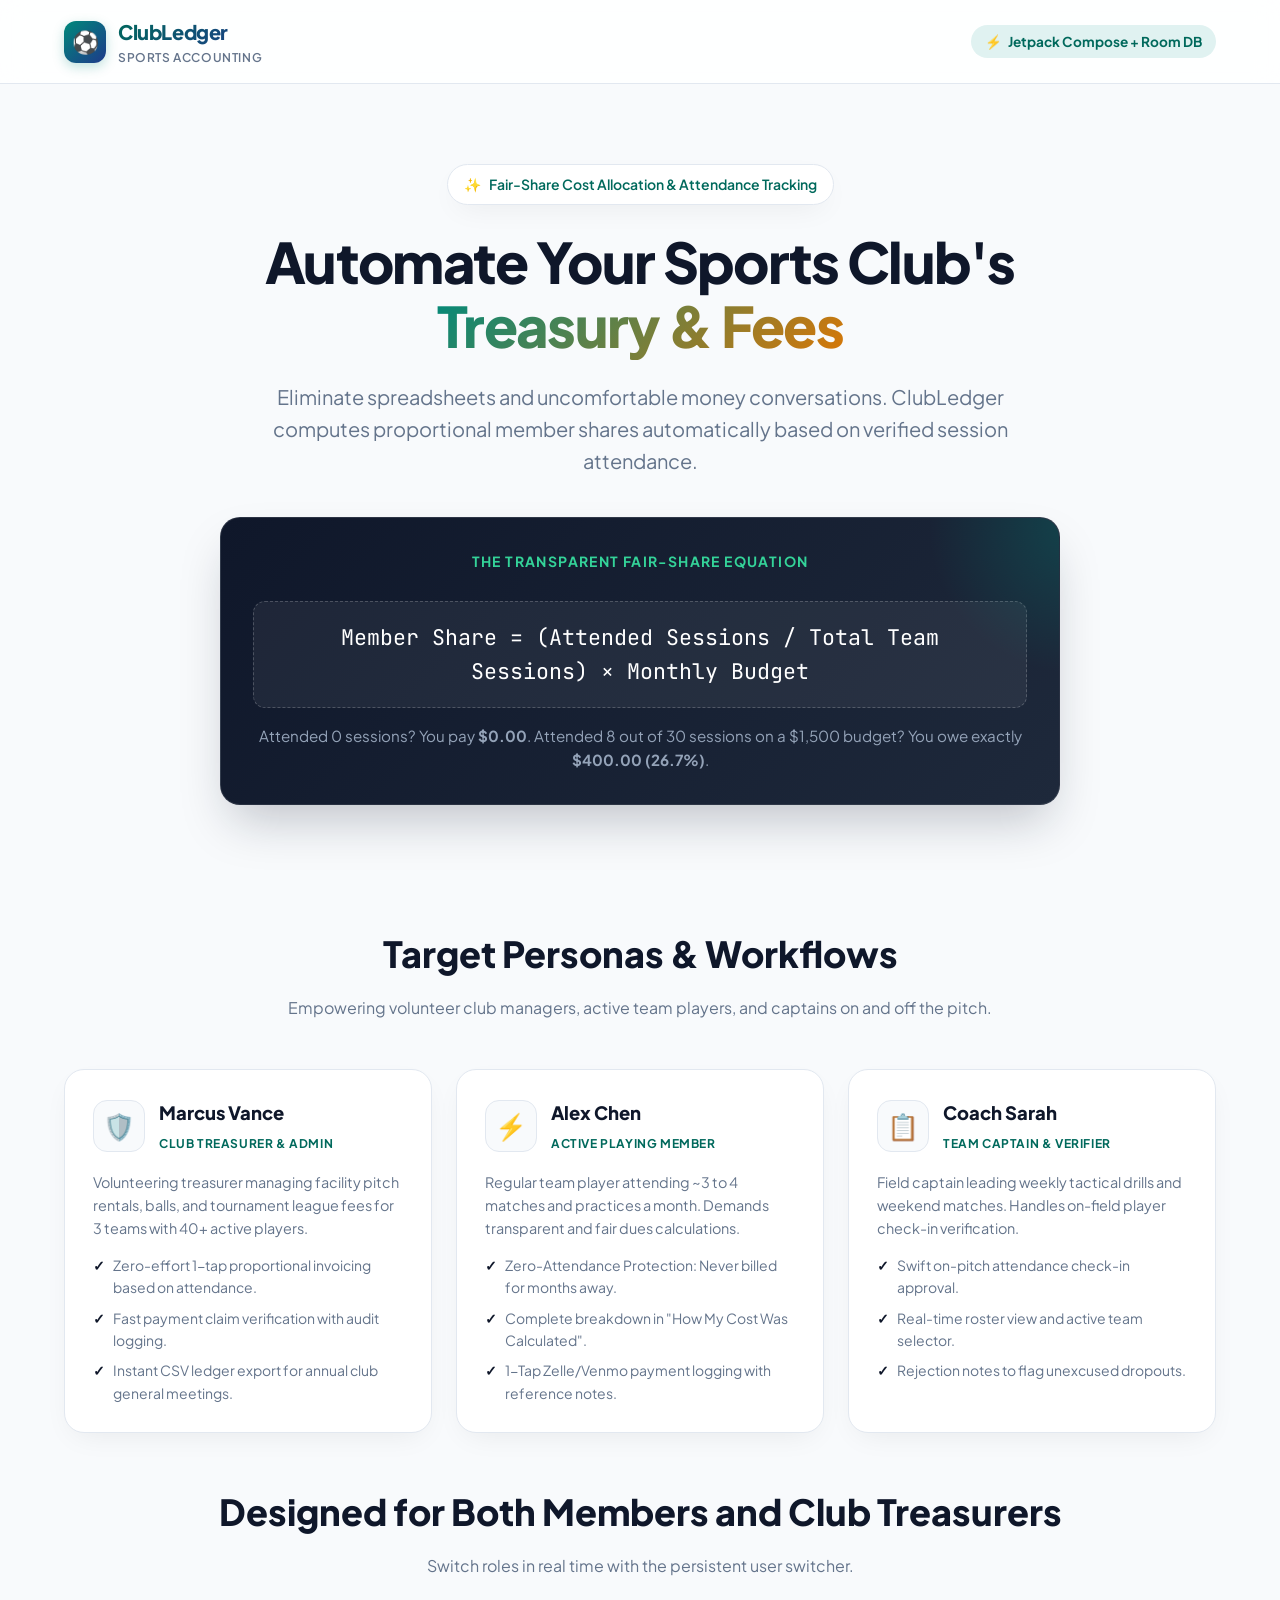
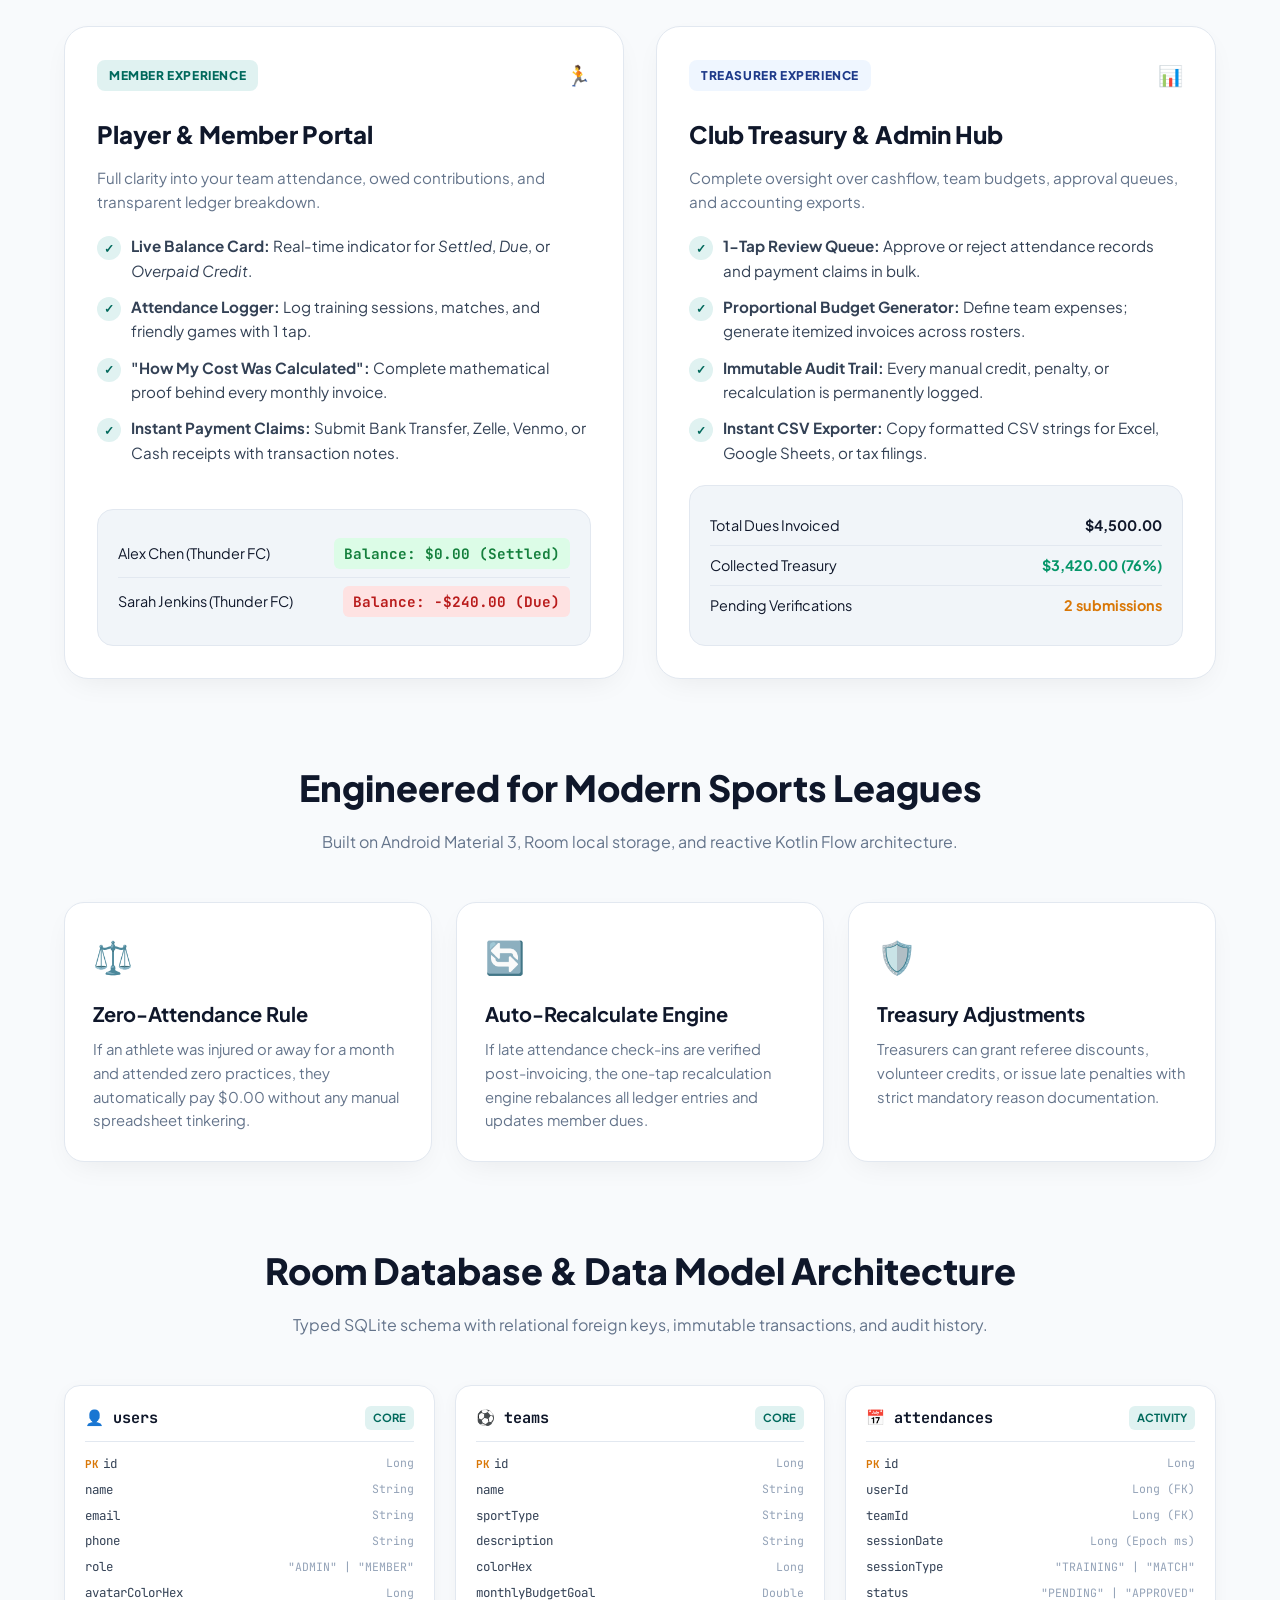
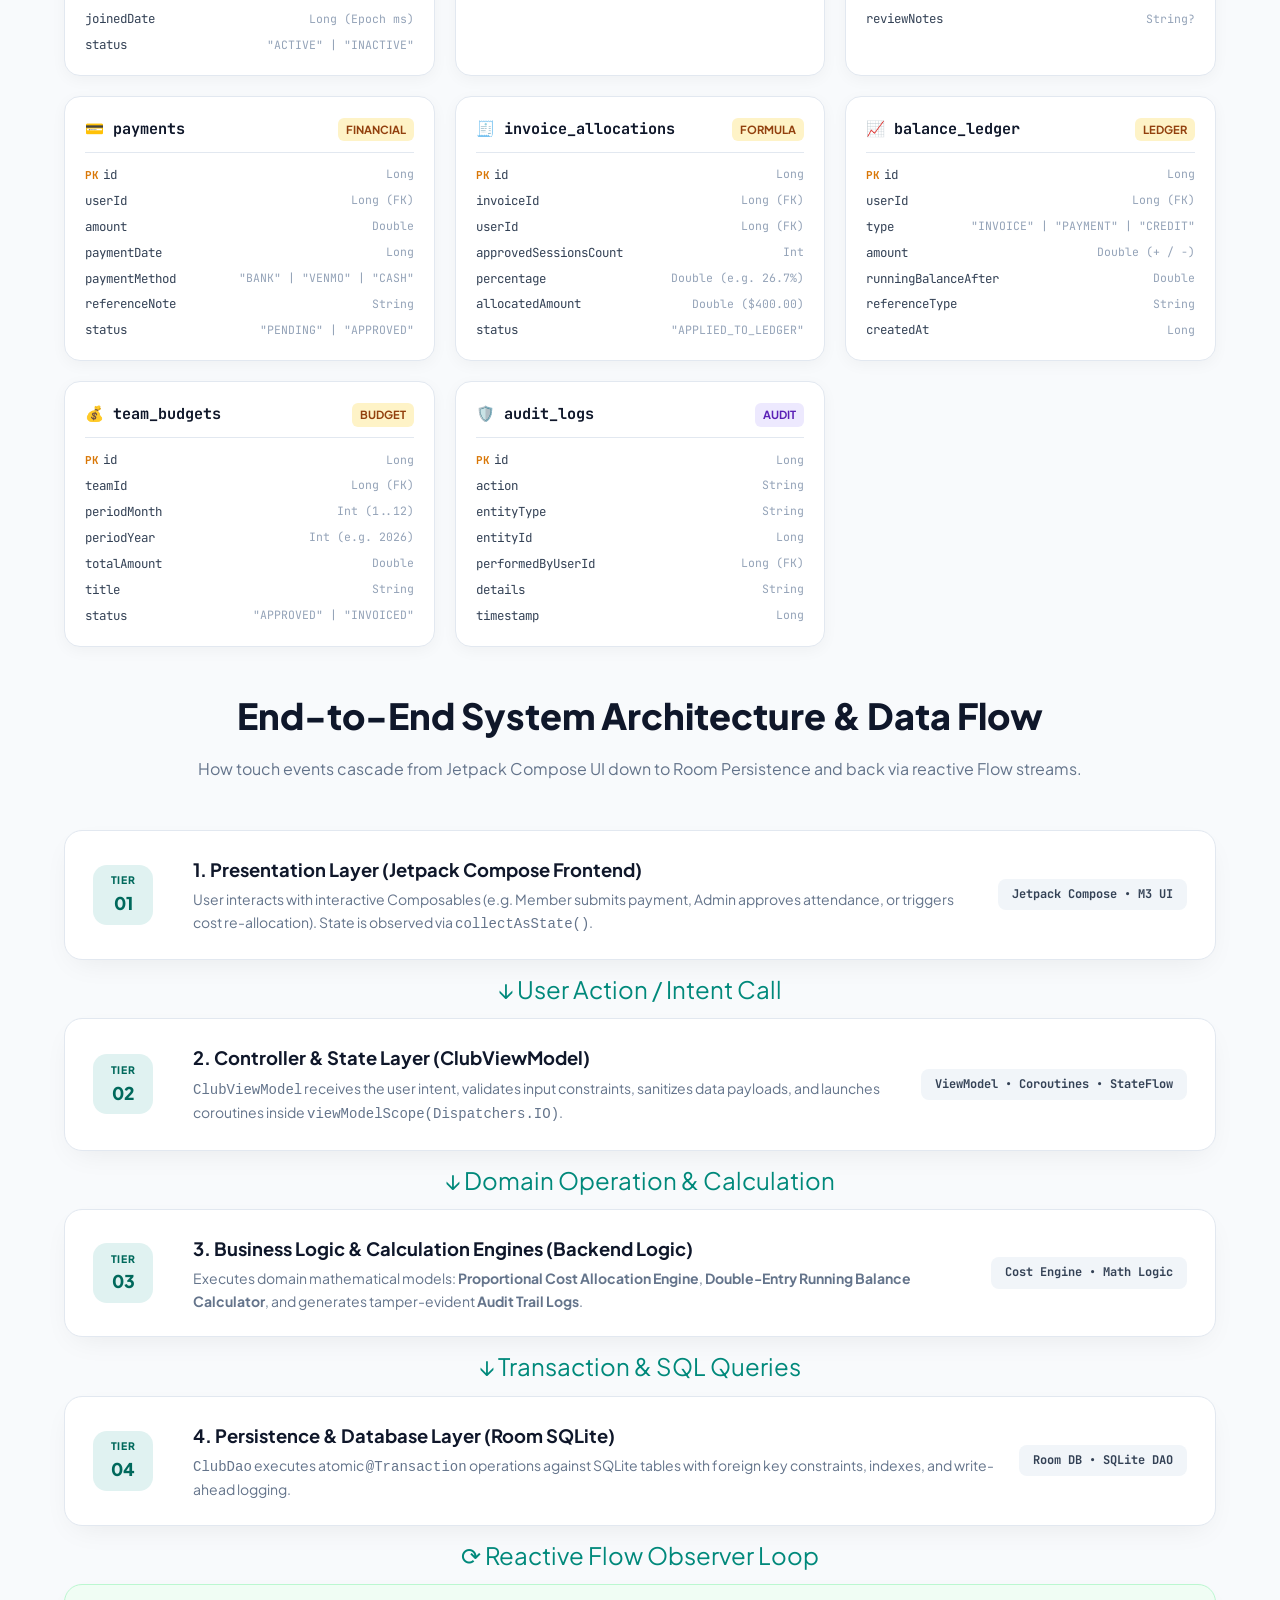
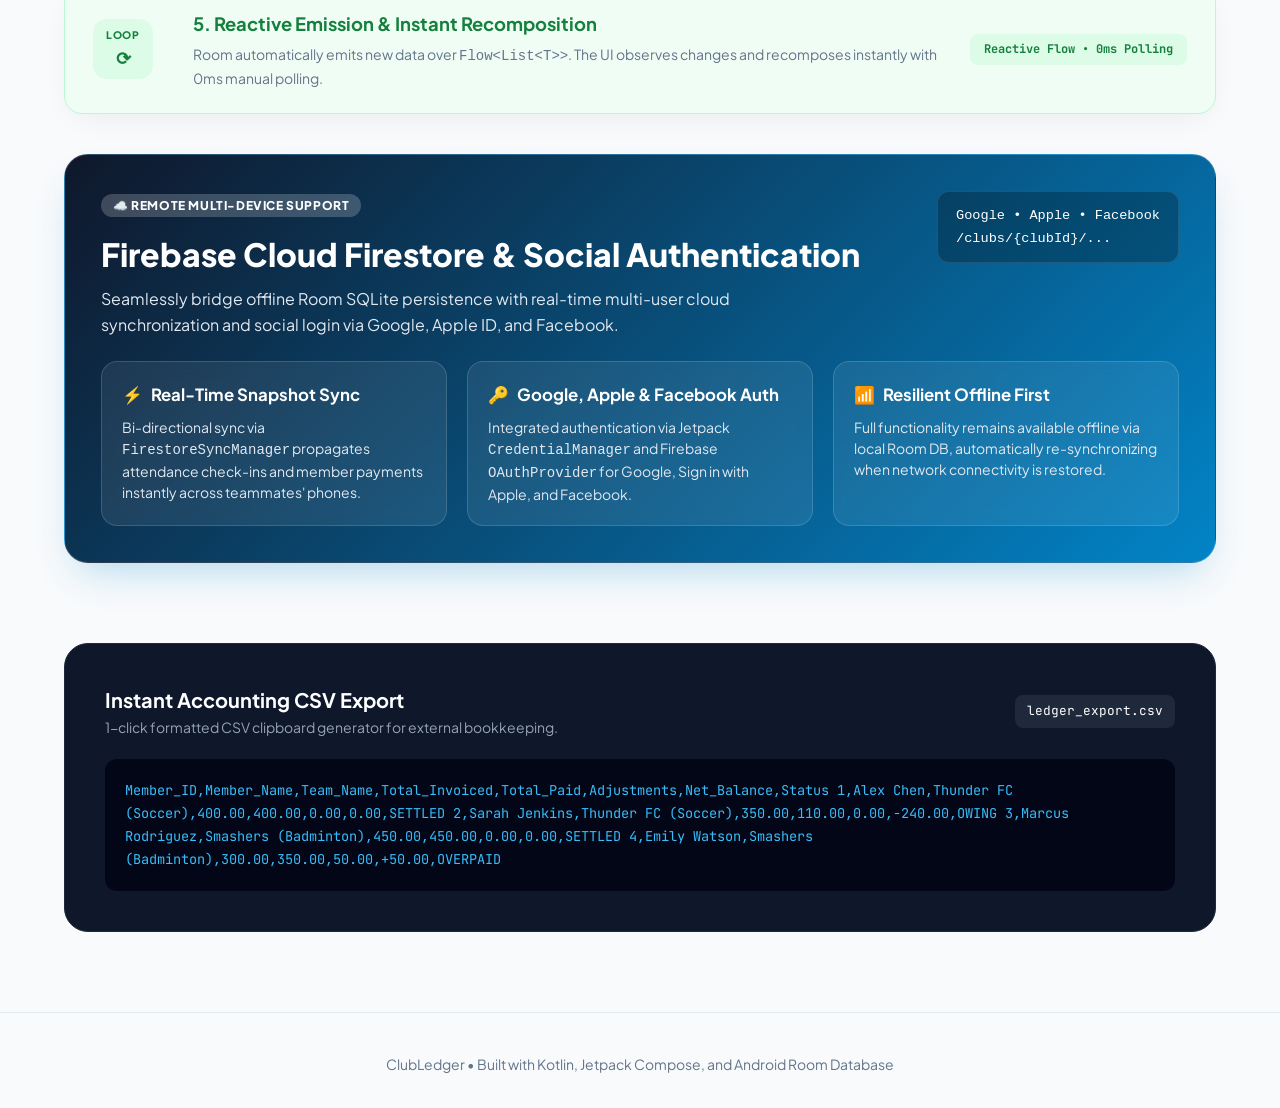
==== showcase.html @ 00cc0eb7 "build: initialize Android project structure Set up the base Android project, including Gradle config" ====
<!DOCTYPE html>
<html lang="en">
<head>
  <meta charset="UTF-8" />
  <meta name="viewport" content="width=device-width, initial-scale=1.0" />
  <title>ClubLedger — Community Sports Accounting & Attendance App</title>
  <link rel="preconnect" href="https://fonts.googleapis.com">
  <link rel="preconnect" href="https://fonts.gstatic.com" crossorigin>
  <link href="https://fonts.googleapis.com/css2?family=Plus+Jakarta+Sans:wght@400;500;600;700;800&family=JetBrains+Mono:wght@400;600&display=swap" rel="stylesheet">
  <style>
    :root {
      --primary: #00897B;
      --primary-dark: #00695C;
      --primary-light: #E0F2F1;
      --navy: #1E3A8A;
      --navy-dark: #0F172A;
      --accent-amber: #D97706;
      --bg: #F8FAFC;
      --card-bg: #FFFFFF;
      --text-main: #0F172A;
      --text-muted: #64748B;
      --border: #E2E8F0;
      --radius: 16px;
      --shadow: 0 10px 30px -10px rgba(0, 0, 0, 0.08);
      --shadow-lg: 0 20px 40px -15px rgba(0, 137, 123, 0.15);
    }

    * {
      box-sizing: border-box;
      margin: 0;
      padding: 0;
    }

    body {
      font-family: 'Plus Jakarta Sans', -apple-system, BlinkMacSystemFont, sans-serif;
      background-color: var(--bg);
      color: var(--text-main);
      line-height: 1.6;
      overflow-x: hidden;
    }

    /* Container */
    .container {
      max-width: 1200px;
      margin: 0 auto;
      padding: 0 24px;
    }

    /* Header & Nav */
    header {
      position: sticky;
      top: 0;
      z-index: 100;
      background: rgba(255, 255, 255, 0.85);
      backdrop-filter: blur(12px);
      border-bottom: 1px solid var(--border);
      padding: 16px 0;
    }

    .nav-wrapper {
      display: flex;
      justify-content: space-between;
      align-items: center;
    }

    .brand {
      display: flex;
      align-items: center;
      gap: 12px;
      text-decoration: none;
      color: var(--text-main);
    }

    .brand-icon {
      width: 42px;
      height: 42px;
      background: linear-gradient(135deg, var(--primary), var(--navy));
      border-radius: 12px;
      display: flex;
      align-items: center;
      justify-content: center;
      color: white;
      font-size: 22px;
      box-shadow: 0 4px 12px rgba(0, 137, 123, 0.25);
    }

    .brand-text h1 {
      font-size: 1.25rem;
      font-weight: 800;
      letter-spacing: -0.02em;
      background: linear-gradient(135deg, var(--primary-dark), var(--navy));
      -webkit-background-clip: text;
      -webkit-text-fill-color: transparent;
    }

    .brand-text p {
      font-size: 0.75rem;
      color: var(--text-muted);
      font-weight: 600;
      text-transform: uppercase;
      letter-spacing: 0.05em;
    }

    .badge-tag {
      background: var(--primary-light);
      color: var(--primary-dark);
      padding: 6px 14px;
      border-radius: 9999px;
      font-size: 0.85rem;
      font-weight: 700;
      display: inline-flex;
      align-items: center;
      gap: 6px;
    }

    /* Hero Section */
    .hero {
      padding: 80px 0 60px;
      text-align: center;
      position: relative;
    }

    .hero-pill {
      display: inline-flex;
      align-items: center;
      gap: 8px;
      padding: 8px 16px;
      background: white;
      border: 1px solid var(--border);
      border-radius: 100px;
      font-size: 0.875rem;
      font-weight: 600;
      color: var(--primary-dark);
      margin-bottom: 24px;
      box-shadow: var(--shadow);
    }

    .hero h2 {
      font-size: 3.5rem;
      font-weight: 800;
      line-height: 1.15;
      letter-spacing: -0.03em;
      margin-bottom: 24px;
      color: var(--navy-dark);
    }

    .hero h2 span {
      background: linear-gradient(135deg, var(--primary), var(--accent-amber));
      -webkit-background-clip: text;
      -webkit-text-fill-color: transparent;
    }

    .hero p {
      font-size: 1.25rem;
      color: var(--text-muted);
      max-width: 760px;
      margin: 0 auto 40px;
    }

    /* Formula Banner */
    .formula-card {
      background: linear-gradient(135deg, #0F172A, #1E293B);
      color: white;
      padding: 32px;
      border-radius: 20px;
      max-width: 840px;
      margin: 0 auto 60px;
      box-shadow: 0 25px 50px -12px rgba(15, 23, 42, 0.25);
      border: 1px solid rgba(255, 255, 255, 0.1);
      position: relative;
      overflow: hidden;
    }

    .formula-card::before {
      content: '';
      position: absolute;
      top: -50%;
      right: -20%;
      width: 300px;
      height: 300px;
      background: radial-gradient(circle, rgba(0, 137, 123, 0.3) 0%, transparent 70%);
      border-radius: 50%;
    }

    .formula-title {
      font-size: 0.875rem;
      font-weight: 700;
      letter-spacing: 0.1em;
      text-transform: uppercase;
      color: #34D399;
      margin-bottom: 12px;
    }

    .formula-math {
      font-family: 'JetBrains Mono', monospace;
      font-size: 1.35rem;
      background: rgba(255, 255, 255, 0.06);
      padding: 18px 24px;
      border-radius: 12px;
      margin: 16px 0;
      border: 1px dashed rgba(255, 255, 255, 0.2);
      display: inline-block;
    }

    .formula-caption {
      font-size: 0.95rem;
      color: #94A3B8;
    }

    /* Interactive Showcase Mockup */
    .mockup-grid {
      display: grid;
      grid-template-columns: 1fr 1fr;
      gap: 32px;
      margin-bottom: 80px;
    }

    .mockup-card {
      background: white;
      border-radius: 24px;
      border: 1px solid var(--border);
      box-shadow: var(--shadow);
      padding: 32px;
      display: flex;
      flex-direction: column;
      justify-content: space-between;
      transition: transform 0.2s ease, box-shadow 0.2s ease;
    }

    .mockup-card:hover {
      transform: translateY(-4px);
      box-shadow: var(--shadow-lg);
    }

    .mockup-header {
      display: flex;
      justify-content: space-between;
      align-items: center;
      margin-bottom: 24px;
    }

    .role-badge {
      padding: 6px 12px;
      border-radius: 8px;
      font-size: 0.75rem;
      font-weight: 800;
      letter-spacing: 0.05em;
      text-transform: uppercase;
    }

    .role-admin {
      background: #EFF6FF;
      color: var(--navy);
    }

    .role-member {
      background: var(--primary-light);
      color: var(--primary-dark);
    }

    .mockup-content h3 {
      font-size: 1.5rem;
      font-weight: 800;
      margin-bottom: 12px;
      color: var(--navy-dark);
    }

    .feature-list {
      list-style: none;
      margin: 20px 0;
      display: flex;
      flex-direction: column;
      gap: 12px;
    }

    .feature-list li {
      display: flex;
      align-items: flex-start;
      gap: 10px;
      font-size: 0.95rem;
      color: #334155;
    }

    .feature-list li span.bullet {
      background: var(--primary-light);
      color: var(--primary-dark);
      width: 24px;
      height: 24px;
      border-radius: 50%;
      display: flex;
      align-items: center;
      justify-content: center;
      font-size: 0.75rem;
      font-weight: bold;
      flex-shrink: 0;
      margin-top: 2px;
    }

    /* Live Preview Widgets */
    .preview-box {
      background: #F1F5F9;
      border-radius: 16px;
      padding: 20px;
      border: 1px solid var(--border);
      font-size: 0.9rem;
    }

    .preview-stat-row {
      display: flex;
      justify-content: space-between;
      align-items: center;
      padding: 8px 0;
      border-bottom: 1px solid #E2E8F0;
    }

    .preview-stat-row:last-child {
      border-bottom: none;
    }

    .balance-pill {
      font-family: 'JetBrains Mono', monospace;
      font-weight: 700;
      padding: 4px 10px;
      border-radius: 6px;
    }

    .balance-settled {
      background: #DCFCE7;
      color: #15803D;
    }

    .balance-due {
      background: #FEE2E2;
      color: #B91C1C;
    }

    /* Feature Deep Dive */
    .section-heading {
      text-align: center;
      margin-bottom: 48px;
    }

    .section-heading h2 {
      font-size: 2.25rem;
      font-weight: 800;
      color: var(--navy-dark);
      margin-bottom: 12px;
    }

    .grid-3 {
      display: grid;
      grid-template-columns: repeat(3, 1fr);
      gap: 24px;
      margin-bottom: 80px;
    }

    /* Data Model Styling */
    .data-model-grid {
      display: grid;
      grid-template-columns: repeat(auto-fit, minmax(280px, 1fr));
      gap: 20px;
      margin-bottom: 40px;
    }

    .schema-card {
      background: white;
      border: 1px solid var(--border);
      border-radius: 16px;
      padding: 20px;
      box-shadow: 0 4px 15px rgba(0, 0, 0, 0.04);
      transition: border-color 0.2s;
    }

    .schema-card:hover {
      border-color: var(--primary);
    }

    .schema-header {
      display: flex;
      justify-content: space-between;
      align-items: center;
      margin-bottom: 12px;
      padding-bottom: 10px;
      border-bottom: 1px solid var(--border);
    }

    .table-name {
      font-family: 'JetBrains Mono', monospace;
      font-weight: 700;
      font-size: 0.95rem;
      color: var(--navy-dark);
      display: flex;
      align-items: center;
      gap: 8px;
    }

    .schema-tag {
      font-size: 0.7rem;
      font-weight: 700;
      padding: 3px 8px;
      border-radius: 6px;
      text-transform: uppercase;
      background: #E2E8F0;
      color: #475569;
    }

    .tag-core { background: #E0F2F1; color: #00695C; }
    .tag-financial { background: #FEF3C7; color: #92400E; }
    .tag-audit { background: #EDE9FE; color: #5B21B6; }
    .tag-cloud { background: #E0F2FE; color: #0369A1; }

    /* Persona & Use Case Showcase */
    .persona-grid {
      display: grid;
      grid-template-columns: repeat(auto-fit, minmax(320px, 1fr));
      gap: 24px;
      margin-bottom: 50px;
    }

    .persona-card {
      background: white;
      border: 1px solid var(--border);
      border-radius: 20px;
      padding: 28px;
      box-shadow: var(--shadow);
      display: flex;
      flex-direction: column;
      justify-content: space-between;
    }

    .persona-header {
      display: flex;
      align-items: center;
      gap: 14px;
      margin-bottom: 16px;
    }

    .persona-avatar {
      width: 52px;
      height: 52px;
      border-radius: 14px;
      background: var(--bg);
      display: flex;
      align-items: center;
      justify-content: center;
      font-size: 1.6rem;
      border: 1px solid var(--border);
    }

    .persona-title h4 {
      font-size: 1.15rem;
      font-weight: 800;
      color: var(--navy-dark);
      margin-bottom: 2px;
    }

    .persona-title span {
      font-size: 0.75rem;
      font-weight: 700;
      text-transform: uppercase;
      letter-spacing: 0.05em;
      color: var(--primary-dark);
    }

    .persona-goals {
      list-style: none;
      margin-top: 14px;
      display: flex;
      flex-direction: column;
      gap: 8px;
    }

    .persona-goals li {
      font-size: 0.875rem;
      color: var(--text-muted);
      display: flex;
      align-items: flex-start;
      gap: 8px;
    }

    .persona-goals li strong {
      color: var(--navy-dark);
    }

    /* Cloud Multi-User Banner */
    .cloud-banner {
      background: linear-gradient(135deg, #0F172A, #0284C7);
      border-radius: 24px;
      padding: 36px;
      color: white;
      margin-bottom: 80px;
      border: 1px solid rgba(255, 255, 255, 0.15);
      box-shadow: 0 20px 40px -15px rgba(2, 132, 199, 0.3);
    }

    .cloud-grid {
      display: grid;
      grid-template-columns: repeat(auto-fit, minmax(260px, 1fr));
      gap: 20px;
      margin-top: 24px;
    }

    .cloud-feature-box {
      background: rgba(255, 255, 255, 0.08);
      backdrop-filter: blur(8px);
      border: 1px solid rgba(255, 255, 255, 0.15);
      border-radius: 16px;
      padding: 20px;
    }

    .cloud-feature-box h5 {
      font-size: 1.05rem;
      font-weight: 700;
      margin-bottom: 8px;
      display: flex;
      align-items: center;
      gap: 8px;
    }

    .cloud-feature-box p {
      font-size: 0.875rem;
      color: #E2E8F0;
      line-height: 1.5;
    }

    .field-list {
      list-style: none;
      font-family: 'JetBrains Mono', monospace;
      font-size: 0.78rem;
      color: #334155;
      display: flex;
      flex-direction: column;
      gap: 6px;
    }

    .field-list li {
      display: flex;
      justify-content: space-between;
      align-items: center;
    }

    .field-type {
      color: #94A3B8;
      font-size: 0.72rem;
    }

    .pk-badge {
      color: #D97706;
      font-weight: bold;
      font-size: 0.68rem;
      margin-right: 4px;
    }

    /* Architecture Pipeline Section */
    .arch-pipeline {
      display: flex;
      flex-direction: column;
      gap: 16px;
      margin-bottom: 40px;
    }

    .arch-step {
      background: white;
      border: 1px solid var(--border);
      border-radius: 18px;
      padding: 24px 28px;
      box-shadow: var(--shadow);
      display: grid;
      grid-template-columns: 80px 1fr auto;
      align-items: center;
      gap: 20px;
      position: relative;
    }

    .arch-step:hover {
      border-color: var(--primary);
    }

    .arch-step-num {
      width: 60px;
      height: 60px;
      border-radius: 14px;
      background: var(--primary-light);
      color: var(--primary-dark);
      display: flex;
      flex-direction: column;
      align-items: center;
      justify-content: center;
      font-weight: 800;
      font-size: 1.1rem;
    }

    .arch-step-num span {
      font-size: 0.65rem;
      text-transform: uppercase;
      letter-spacing: 0.05em;
    }

    .arch-step-body h4 {
      font-size: 1.15rem;
      font-weight: 700;
      color: var(--navy-dark);
      margin-bottom: 4px;
    }

    .arch-step-body p {
      font-size: 0.875rem;
      color: var(--text-muted);
    }

    .arch-step-badge {
      padding: 6px 14px;
      border-radius: 8px;
      font-family: 'JetBrains Mono', monospace;
      font-size: 0.75rem;
      font-weight: 700;
      background: #F1F5F9;
      color: #334155;
    }

    .flow-connector {
      display: flex;
      justify-content: center;
      align-items: center;
      color: var(--primary);
      font-size: 1.5rem;
      margin: -6px 0;
    }

    .card {
      background: white;
      border: 1px solid var(--border);
      padding: 28px;
      border-radius: 20px;
      box-shadow: var(--shadow);
    }

    .card-icon {
      font-size: 2rem;
      margin-bottom: 16px;
      display: inline-block;
    }

    .card h4 {
      font-size: 1.25rem;
      font-weight: 700;
      margin-bottom: 8px;
      color: var(--navy-dark);
    }

    .card p {
      font-size: 0.925rem;
      color: var(--text-muted);
    }

    /* CSV Code Snippet Section */
    .code-showcase {
      background: #0F172A;
      border-radius: 24px;
      padding: 40px;
      color: white;
      margin-bottom: 80px;
      border: 1px solid #1E293B;
    }

    .code-header {
      display: flex;
      justify-content: space-between;
      align-items: center;
      margin-bottom: 20px;
    }

    .code-block {
      font-family: 'JetBrains Mono', monospace;
      font-size: 0.85rem;
      background: #020617;
      padding: 20px;
      border-radius: 12px;
      overflow-x: auto;
      color: #38BDF8;
      line-height: 1.7;
    }

    /* Footer */
    footer {
      border-top: 1px solid var(--border);
      padding: 40px 0;
      text-align: center;
      color: var(--text-muted);
      font-size: 0.875rem;
    }

    @media (max-width: 900px) {
      .mockup-grid, .grid-3 {
        grid-template-columns: 1fr;
      }
      .hero h2 {
        font-size: 2.5rem;
      }
      .formula-math {
        font-size: 1rem;
      }
    }
  </style>
</head>
<body>

  <!-- Header -->
  <header>
    <div class="container nav-wrapper">
      <a href="#" class="brand">
        <div class="brand-icon">⚽</div>
        <div class="brand-text">
          <h1>ClubLedger</h1>
          <p>Sports Accounting</p>
        </div>
      </a>
      <div class="badge-tag">
        <span>⚡</span> Jetpack Compose + Room DB
      </div>
    </div>
  </header>

  <!-- Hero Section -->
  <section class="hero">
    <div class="container">
      <div class="hero-pill">
        <span>✨</span> Fair-Share Cost Allocation & Attendance Tracking
      </div>
      <h2>Automate Your Sports Club's<br><span>Treasury & Fees</span></h2>
      <p>
        Eliminate spreadsheets and uncomfortable money conversations. ClubLedger computes proportional member shares automatically based on verified session attendance.
      </p>

      <!-- Proportional Formula Callout -->
      <div class="formula-card">
        <div class="formula-title">The Transparent Fair-Share Equation</div>
        <div class="formula-math">
          Member Share = (Attended Sessions / Total Team Sessions) &times; Monthly Budget
        </div>
        <div class="formula-caption">
          Attended 0 sessions? You pay <strong>$0.00</strong>. Attended 8 out of 30 sessions on a $1,500 budget? You owe exactly <strong>$400.00 (26.7%)</strong>.
        </div>
      </div>
    </div>
  </section>

  <!-- Dual-Role Showcase -->
  <section class="container">
    <div class="section-heading">
      <h2>Target Personas & Workflows</h2>
      <p style="color: var(--text-muted);">Empowering volunteer club managers, active team players, and captains on and off the pitch.</p>
    </div>

    <div class="persona-grid">
      <!-- Persona 1 -->
      <div class="persona-card">
        <div>
          <div class="persona-header">
            <div class="persona-avatar">🛡️</div>
            <div class="persona-title">
              <h4>Marcus Vance</h4>
              <span>Club Treasurer & Admin</span>
            </div>
          </div>
          <p style="font-size: 0.9rem; color: var(--text-muted);">
            Volunteering treasurer managing facility pitch rentals, balls, and tournament league fees for 3 teams with 40+ active players.
          </p>
          <ul class="persona-goals">
            <li><strong>✓</strong> Zero-effort 1-tap proportional invoicing based on attendance.</li>
            <li><strong>✓</strong> Fast payment claim verification with audit logging.</li>
            <li><strong>✓</strong> Instant CSV ledger export for annual club general meetings.</li>
          </ul>
        </div>
      </div>

      <!-- Persona 2 -->
      <div class="persona-card">
        <div>
          <div class="persona-header">
            <div class="persona-avatar">⚡</div>
            <div class="persona-title">
              <h4>Alex Chen</h4>
              <span>Active Playing Member</span>
            </div>
          </div>
          <p style="font-size: 0.9rem; color: var(--text-muted);">
            Regular team player attending ~3 to 4 matches and practices a month. Demands transparent and fair dues calculations.
          </p>
          <ul class="persona-goals">
            <li><strong>✓</strong> Zero-Attendance Protection: Never billed for months away.</li>
            <li><strong>✓</strong> Complete breakdown in "How My Cost Was Calculated".</li>
            <li><strong>✓</strong> 1-Tap Zelle/Venmo payment logging with reference notes.</li>
          </ul>
        </div>
      </div>

      <!-- Persona 3 -->
      <div class="persona-card">
        <div>
          <div class="persona-header">
            <div class="persona-avatar">📋</div>
            <div class="persona-title">
              <h4>Coach Sarah</h4>
              <span>Team Captain & Verifier</span>
            </div>
          </div>
          <p style="font-size: 0.9rem; color: var(--text-muted);">
            Field captain leading weekly tactical drills and weekend matches. Handles on-field player check-in verification.
          </p>
          <ul class="persona-goals">
            <li><strong>✓</strong> Swift on-pitch attendance check-in approval.</li>
            <li><strong>✓</strong> Real-time roster view and active team selector.</li>
            <li><strong>✓</strong> Rejection notes to flag unexcused dropouts.</li>
          </ul>
        </div>
      </div>
    </div>

    <div class="section-heading">
      <h2>Designed for Both Members and Club Treasurers</h2>
      <p style="color: var(--text-muted);">Switch roles in real time with the persistent user switcher.</p>
    </div>

    <div class="mockup-grid">
      <!-- Member Perspective -->
      <div class="mockup-card">
        <div>
          <div class="mockup-header">
            <span class="role-badge role-member">Member Experience</span>
            <span style="font-size: 1.25rem;">🏃</span>
          </div>
          <div class="mockup-content">
            <h3>Player & Member Portal</h3>
            <p style="color: var(--text-muted); font-size: 0.95rem;">
              Full clarity into your team attendance, owed contributions, and transparent ledger breakdown.
            </p>
            <ul class="feature-list">
              <li>
                <span class="bullet">✓</span>
                <div><strong>Live Balance Card:</strong> Real-time indicator for <em>Settled</em>, <em>Due</em>, or <em>Overpaid Credit</em>.</div>
              </li>
              <li>
                <span class="bullet">✓</span>
                <div><strong>Attendance Logger:</strong> Log training sessions, matches, and friendly games with 1 tap.</div>
              </li>
              <li>
                <span class="bullet">✓</span>
                <div><strong>"How My Cost Was Calculated":</strong> Complete mathematical proof behind every monthly invoice.</div>
              </li>
              <li>
                <span class="bullet">✓</span>
                <div><strong>Instant Payment Claims:</strong> Submit Bank Transfer, Zelle, Venmo, or Cash receipts with transaction notes.</div>
              </li>
            </ul>
          </div>
        </div>

        <div class="preview-box">
          <div class="preview-stat-row">
            <span>Alex Chen (Thunder FC)</span>
            <span class="balance-pill balance-settled">Balance: $0.00 (Settled)</span>
          </div>
          <div class="preview-stat-row">
            <span>Sarah Jenkins (Thunder FC)</span>
            <span class="balance-pill balance-due">Balance: -$240.00 (Due)</span>
          </div>
        </div>
      </div>

      <!-- Admin Perspective -->
      <div class="mockup-card">
        <div>
          <div class="mockup-header">
            <span class="role-badge role-admin">Treasurer Experience</span>
            <span style="font-size: 1.25rem;">📊</span>
          </div>
          <div class="mockup-content">
            <h3>Club Treasury & Admin Hub</h3>
            <p style="color: var(--text-muted); font-size: 0.95rem;">
              Complete oversight over cashflow, team budgets, approval queues, and accounting exports.
            </p>
            <ul class="feature-list">
              <li>
                <span class="bullet">✓</span>
                <div><strong>1-Tap Review Queue:</strong> Approve or reject attendance records and payment claims in bulk.</div>
              </li>
              <li>
                <span class="bullet">✓</span>
                <div><strong>Proportional Budget Generator:</strong> Define team expenses; generate itemized invoices across rosters.</div>
              </li>
              <li>
                <span class="bullet">✓</span>
                <div><strong>Immutable Audit Trail:</strong> Every manual credit, penalty, or recalculation is permanently logged.</div>
              </li>
              <li>
                <span class="bullet">✓</span>
                <div><strong>Instant CSV Exporter:</strong> Copy formatted CSV strings for Excel, Google Sheets, or tax filings.</div>
              </li>
            </ul>
          </div>
        </div>

        <div class="preview-box">
          <div class="preview-stat-row">
            <span>Total Dues Invoiced</span>
            <strong>$4,500.00</strong>
          </div>
          <div class="preview-stat-row">
            <span>Collected Treasury</span>
            <strong style="color: #059669;">$3,420.00 (76%)</strong>
          </div>
          <div class="preview-stat-row">
            <span>Pending Verifications</span>
            <strong style="color: #D97706;">2 submissions</strong>
          </div>
        </div>
      </div>
    </div>
  </section>

  <!-- Core Capabilities Grid -->
  <section class="container">
    <div class="section-heading">
      <h2>Engineered for Modern Sports Leagues</h2>
      <p style="color: var(--text-muted);">Built on Android Material 3, Room local storage, and reactive Kotlin Flow architecture.</p>
    </div>

    <div class="grid-3">
      <div class="card">
        <div class="card-icon">⚖️</div>
        <h4>Zero-Attendance Rule</h4>
        <p>If an athlete was injured or away for a month and attended zero practices, they automatically pay $0.00 without any manual spreadsheet tinkering.</p>
      </div>

      <div class="card">
        <div class="card-icon">🔄</div>
        <h4>Auto-Recalculate Engine</h4>
        <p>If late attendance check-ins are verified post-invoicing, the one-tap recalculation engine rebalances all ledger entries and updates member dues.</p>
      </div>

      <div class="card">
        <div class="card-icon">🛡️</div>
        <h4>Treasury Adjustments</h4>
        <p>Treasurers can grant referee discounts, volunteer credits, or issue late penalties with strict mandatory reason documentation.</p>
      </div>
    </div>
  </section>

  <!-- Data Model Section -->
  <section class="container">
    <div class="section-heading">
      <h2>Room Database & Data Model Architecture</h2>
      <p style="color: var(--text-muted);">Typed SQLite schema with relational foreign keys, immutable transactions, and audit history.</p>
    </div>

    <div class="data-model-grid">
      <!-- User Entity -->
      <div class="schema-card">
        <div class="schema-header">
          <span class="table-name">👤 users</span>
          <span class="schema-tag tag-core">Core</span>
        </div>
        <ul class="field-list">
          <li><span><span class="pk-badge">PK</span>id</span><span class="field-type">Long</span></li>
          <li><span>name</span><span class="field-type">String</span></li>
          <li><span>email</span><span class="field-type">String</span></li>
          <li><span>phone</span><span class="field-type">String</span></li>
          <li><span>role</span><span class="field-type">"ADMIN" | "MEMBER"</span></li>
          <li><span>avatarColorHex</span><span class="field-type">Long</span></li>
          <li><span>joinedDate</span><span class="field-type">Long (Epoch ms)</span></li>
          <li><span>status</span><span class="field-type">"ACTIVE" | "INACTIVE"</span></li>
        </ul>
      </div>

      <!-- Team Entity -->
      <div class="schema-card">
        <div class="schema-header">
          <span class="table-name">⚽ teams</span>
          <span class="schema-tag tag-core">Core</span>
        </div>
        <ul class="field-list">
          <li><span><span class="pk-badge">PK</span>id</span><span class="field-type">Long</span></li>
          <li><span>name</span><span class="field-type">String</span></li>
          <li><span>sportType</span><span class="field-type">String</span></li>
          <li><span>description</span><span class="field-type">String</span></li>
          <li><span>colorHex</span><span class="field-type">Long</span></li>
          <li><span>monthlyBudgetGoal</span><span class="field-type">Double</span></li>
        </ul>
      </div>

      <!-- Attendance Entity -->
      <div class="schema-card">
        <div class="schema-header">
          <span class="table-name">📅 attendances</span>
          <span class="schema-tag tag-core">Activity</span>
        </div>
        <ul class="field-list">
          <li><span><span class="pk-badge">PK</span>id</span><span class="field-type">Long</span></li>
          <li><span>userId</span><span class="field-type">Long (FK)</span></li>
          <li><span>teamId</span><span class="field-type">Long (FK)</span></li>
          <li><span>sessionDate</span><span class="field-type">Long (Epoch ms)</span></li>
          <li><span>sessionType</span><span class="field-type">"TRAINING" | "MATCH"</span></li>
          <li><span>status</span><span class="field-type">"PENDING" | "APPROVED"</span></li>
          <li><span>reviewNotes</span><span class="field-type">String?</span></li>
        </ul>
      </div>

      <!-- Payment Entity -->
      <div class="schema-card">
        <div class="schema-header">
          <span class="table-name">💳 payments</span>
          <span class="schema-tag tag-financial">Financial</span>
        </div>
        <ul class="field-list">
          <li><span><span class="pk-badge">PK</span>id</span><span class="field-type">Long</span></li>
          <li><span>userId</span><span class="field-type">Long (FK)</span></li>
          <li><span>amount</span><span class="field-type">Double</span></li>
          <li><span>paymentDate</span><span class="field-type">Long</span></li>
          <li><span>paymentMethod</span><span class="field-type">"BANK" | "VENMO" | "CASH"</span></li>
          <li><span>referenceNote</span><span class="field-type">String</span></li>
          <li><span>status</span><span class="field-type">"PENDING" | "APPROVED"</span></li>
        </ul>
      </div>

      <!-- Invoice Allocation -->
      <div class="schema-card">
        <div class="schema-header">
          <span class="table-name">🧾 invoice_allocations</span>
          <span class="schema-tag tag-financial">Formula</span>
        </div>
        <ul class="field-list">
          <li><span><span class="pk-badge">PK</span>id</span><span class="field-type">Long</span></li>
          <li><span>invoiceId</span><span class="field-type">Long (FK)</span></li>
          <li><span>userId</span><span class="field-type">Long (FK)</span></li>
          <li><span>approvedSessionsCount</span><span class="field-type">Int</span></li>
          <li><span>percentage</span><span class="field-type">Double (e.g. 26.7%)</span></li>
          <li><span>allocatedAmount</span><span class="field-type">Double ($400.00)</span></li>
          <li><span>status</span><span class="field-type">"APPLIED_TO_LEDGER"</span></li>
        </ul>
      </div>

      <!-- Running Ledger -->
      <div class="schema-card">
        <div class="schema-header">
          <span class="table-name">📈 balance_ledger</span>
          <span class="schema-tag tag-financial">Ledger</span>
        </div>
        <ul class="field-list">
          <li><span><span class="pk-badge">PK</span>id</span><span class="field-type">Long</span></li>
          <li><span>userId</span><span class="field-type">Long (FK)</span></li>
          <li><span>type</span><span class="field-type">"INVOICE" | "PAYMENT" | "CREDIT"</span></li>
          <li><span>amount</span><span class="field-type">Double (+ / -)</span></li>
          <li><span>runningBalanceAfter</span><span class="field-type">Double</span></li>
          <li><span>referenceType</span><span class="field-type">String</span></li>
          <li><span>createdAt</span><span class="field-type">Long</span></li>
        </ul>
      </div>

      <!-- Team Budgets -->
      <div class="schema-card">
        <div class="schema-header">
          <span class="table-name">💰 team_budgets</span>
          <span class="schema-tag tag-financial">Budget</span>
        </div>
        <ul class="field-list">
          <li><span><span class="pk-badge">PK</span>id</span><span class="field-type">Long</span></li>
          <li><span>teamId</span><span class="field-type">Long (FK)</span></li>
          <li><span>periodMonth</span><span class="field-type">Int (1..12)</span></li>
          <li><span>periodYear</span><span class="field-type">Int (e.g. 2026)</span></li>
          <li><span>totalAmount</span><span class="field-type">Double</span></li>
          <li><span>title</span><span class="field-type">String</span></li>
          <li><span>status</span><span class="field-type">"APPROVED" | "INVOICED"</span></li>
        </ul>
      </div>

      <!-- Audit Logs -->
      <div class="schema-card">
        <div class="schema-header">
          <span class="table-name">🛡️ audit_logs</span>
          <span class="schema-tag tag-audit">Audit</span>
        </div>
        <ul class="field-list">
          <li><span><span class="pk-badge">PK</span>id</span><span class="field-type">Long</span></li>
          <li><span>action</span><span class="field-type">String</span></li>
          <li><span>entityType</span><span class="field-type">String</span></li>
          <li><span>entityId</span><span class="field-type">Long</span></li>
          <li><span>performedByUserId</span><span class="field-type">Long (FK)</span></li>
          <li><span>details</span><span class="field-type">String</span></li>
          <li><span>timestamp</span><span class="field-type">Long</span></li>
        </ul>
      </div>
    </div>
  </section>

  <!-- End-to-End Data Flow Architecture Section -->
  <section class="container">
    <div class="section-heading">
      <h2>End-to-End System Architecture & Data Flow</h2>
      <p style="color: var(--text-muted);">How touch events cascade from Jetpack Compose UI down to Room Persistence and back via reactive Flow streams.</p>
    </div>

    <div class="arch-pipeline">
      <!-- Tier 1 -->
      <div class="arch-step">
        <div class="arch-step-num">
          <span>Tier</span> 01
        </div>
        <div class="arch-step-body">
          <h4>1. Presentation Layer (Jetpack Compose Frontend)</h4>
          <p>User interacts with interactive Composables (e.g. Member submits payment, Admin approves attendance, or triggers cost re-allocation). State is observed via <code>collectAsState()</code>.</p>
        </div>
        <div class="arch-step-badge">Jetpack Compose &bull; M3 UI</div>
      </div>

      <div class="flow-connector">↓ User Action / Intent Call</div>

      <!-- Tier 2 -->
      <div class="arch-step">
        <div class="arch-step-num">
          <span>Tier</span> 02
        </div>
        <div class="arch-step-body">
          <h4>2. Controller & State Layer (ClubViewModel)</h4>
          <p><code>ClubViewModel</code> receives the user intent, validates input constraints, sanitizes data payloads, and launches coroutines inside <code>viewModelScope(Dispatchers.IO)</code>.</p>
        </div>
        <div class="arch-step-badge">ViewModel &bull; Coroutines &bull; StateFlow</div>
      </div>

      <div class="flow-connector">↓ Domain Operation & Calculation</div>

      <!-- Tier 3 -->
      <div class="arch-step">
        <div class="arch-step-num">
          <span>Tier</span> 03
        </div>
        <div class="arch-step-body">
          <h4>3. Business Logic & Calculation Engines (Backend Logic)</h4>
          <p>Executes domain mathematical models: <strong>Proportional Cost Allocation Engine</strong>, <strong>Double-Entry Running Balance Calculator</strong>, and generates tamper-evident <strong>Audit Trail Logs</strong>.</p>
        </div>
        <div class="arch-step-badge">Cost Engine &bull; Math Logic</div>
      </div>

      <div class="flow-connector">↓ Transaction & SQL Queries</div>

      <!-- Tier 4 -->
      <div class="arch-step">
        <div class="arch-step-num">
          <span>Tier</span> 04
        </div>
        <div class="arch-step-body">
          <h4>4. Persistence & Database Layer (Room SQLite)</h4>
          <p><code>ClubDao</code> executes atomic <code>@Transaction</code> operations against SQLite tables with foreign key constraints, indexes, and write-ahead logging.</p>
        </div>
        <div class="arch-step-badge">Room DB &bull; SQLite DAO</div>
      </div>

      <div class="flow-connector">⟳ Reactive Flow Observer Loop</div>

      <!-- Feedback Recomposition -->
      <div class="arch-step" style="background: #F0FDF4; border-color: #BBF7D0;">
        <div class="arch-step-num" style="background: #DCFCE7; color: #15803D;">
          <span>Loop</span> ⟳
        </div>
        <div class="arch-step-body">
          <h4 style="color: #15803D;">5. Reactive Emission & Instant Recomposition</h4>
          <p>Room automatically emits new data over <code>Flow&lt;List&lt;T&gt;&gt;</code>. The UI observes changes and recomposes instantly with 0ms manual polling.</p>
        </div>
        <div class="arch-step-badge" style="background: #DCFCE7; color: #15803D;">Reactive Flow &bull; 0ms Polling</div>
      </div>
    </div>
  </section>

  <!-- Remote Multi-User & Cloud Sync Section -->
  <section class="container">
    <div class="cloud-banner">
      <div style="display: flex; justify-content: space-between; align-items: flex-start; flex-wrap: wrap; gap: 16px;">
        <div>
          <span style="background: rgba(255, 255, 255, 0.2); padding: 4px 12px; border-radius: 9999px; font-size: 0.75rem; font-weight: 800; letter-spacing: 0.05em; text-transform: uppercase;">
            ☁️ Remote Multi-Device Support
          </span>
          <h3 style="font-size: 2rem; font-weight: 800; margin: 12px 0 6px;">Firebase Cloud Firestore & Social Authentication</h3>
          <p style="color: #E2E8F0; max-width: 650px;">
            Seamlessly bridge offline Room SQLite persistence with real-time multi-user cloud synchronization and social login via Google, Apple ID, and Facebook.
          </p>
        </div>
        <div style="background: rgba(0, 0, 0, 0.25); padding: 12px 18px; border-radius: 12px; border: 1px solid rgba(255, 255, 255, 0.1); font-family: 'JetBrains Mono', monospace; font-size: 0.85rem;">
          <code>Google &bull; Apple &bull; Facebook</code><br>
          <code>/clubs/{clubId}/...</code>
        </div>
      </div>

      <div class="cloud-grid">
        <div class="cloud-feature-box">
          <h5><span>⚡</span> Real-Time Snapshot Sync</h5>
          <p>Bi-directional sync via <code>FirestoreSyncManager</code> propagates attendance check-ins and member payments instantly across teammates' phones.</p>
        </div>

        <div class="cloud-feature-box">
          <h5><span>🔑</span> Google, Apple & Facebook Auth</h5>
          <p>Integrated authentication via Jetpack <code>CredentialManager</code> and Firebase <code>OAuthProvider</code> for Google, Sign in with Apple, and Facebook.</p>
        </div>

        <div class="cloud-feature-box">
          <h5><span>📶</span> Resilient Offline First</h5>
          <p>Full functionality remains available offline via local Room DB, automatically re-synchronizing when network connectivity is restored.</p>
        </div>
      </div>
    </div>
  </section>

  <!-- CSV Showcase -->
  <section class="container">
    <div class="code-showcase">
      <div class="code-header">
        <div>
          <h3 style="font-size: 1.25rem; font-weight: 700;">Instant Accounting CSV Export</h3>
          <p style="color: #94A3B8; font-size: 0.875rem;">1-click formatted CSV clipboard generator for external bookkeeping.</p>
        </div>
        <span style="font-family: 'JetBrains Mono', monospace; font-size: 0.8rem; background: #1E293B; padding: 6px 12px; border-radius: 8px;">ledger_export.csv</span>
      </div>
      <div class="code-block">
Member_ID,Member_Name,Team_Name,Total_Invoiced,Total_Paid,Adjustments,Net_Balance,Status
1,Alex Chen,Thunder FC (Soccer),400.00,400.00,0.00,0.00,SETTLED
2,Sarah Jenkins,Thunder FC (Soccer),350.00,110.00,0.00,-240.00,OWING
3,Marcus Rodriguez,Smashers (Badminton),450.00,450.00,0.00,0.00,SETTLED
4,Emily Watson,Smashers (Badminton),300.00,350.00,50.00,+50.00,OVERPAID
      </div>
    </div>
  </section>

  <!-- Footer -->
  <footer>
    <div class="container">
      <p>ClubLedger &bull; Built with Kotlin, Jetpack Compose, and Android Room Database</p>
    </div>
  </footer>

</body>
</html>
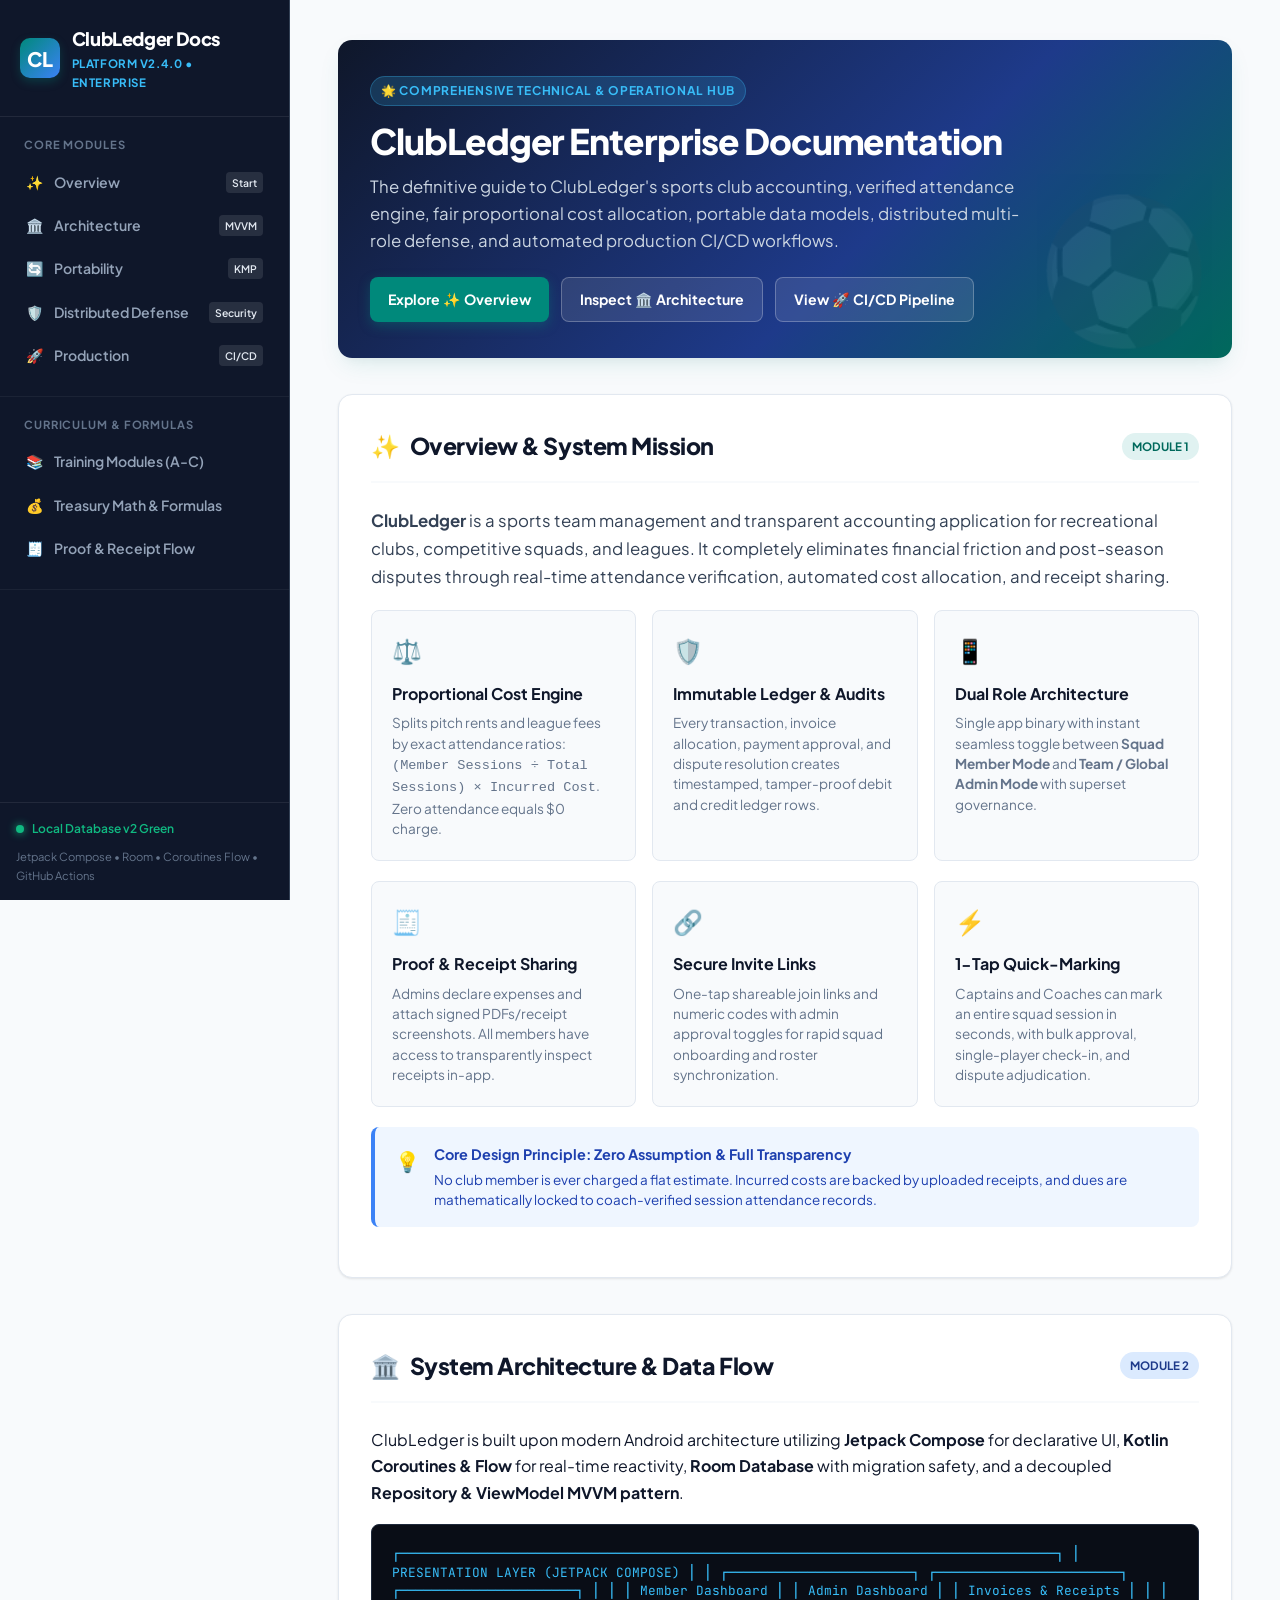
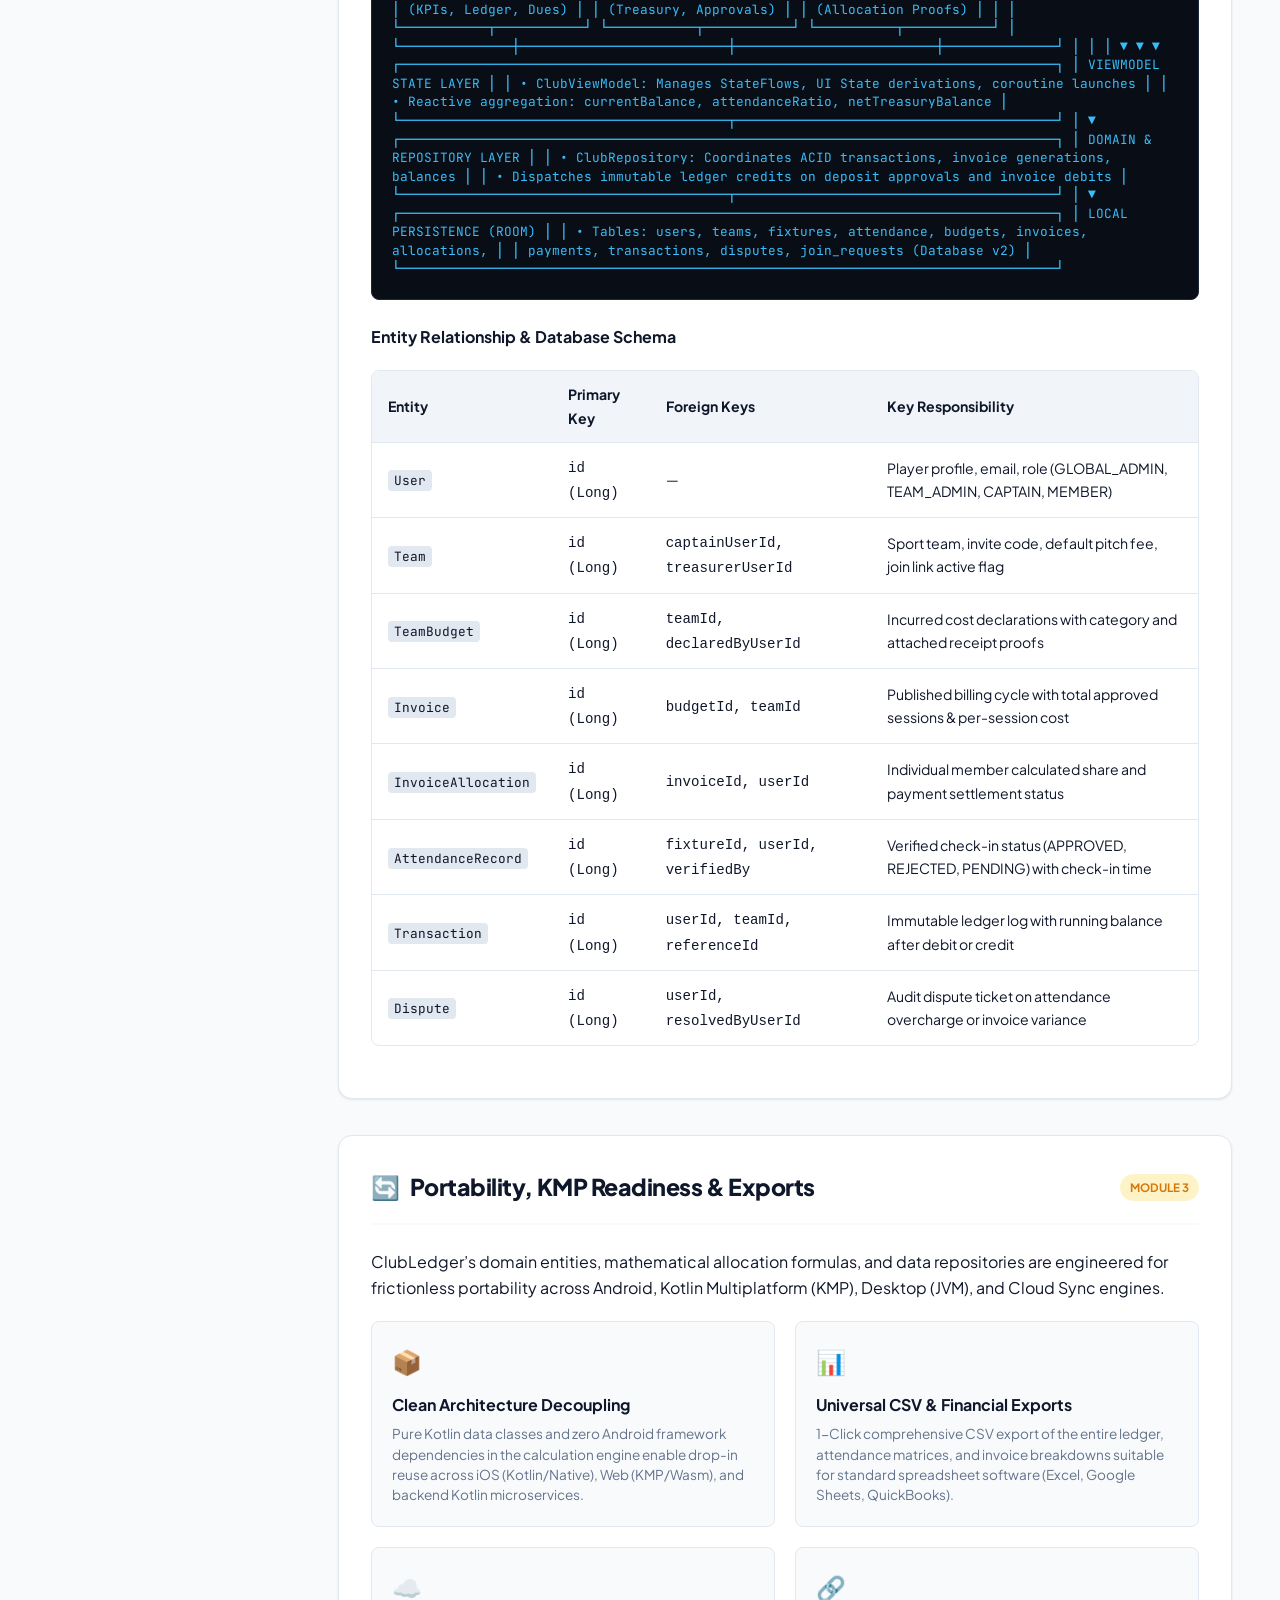
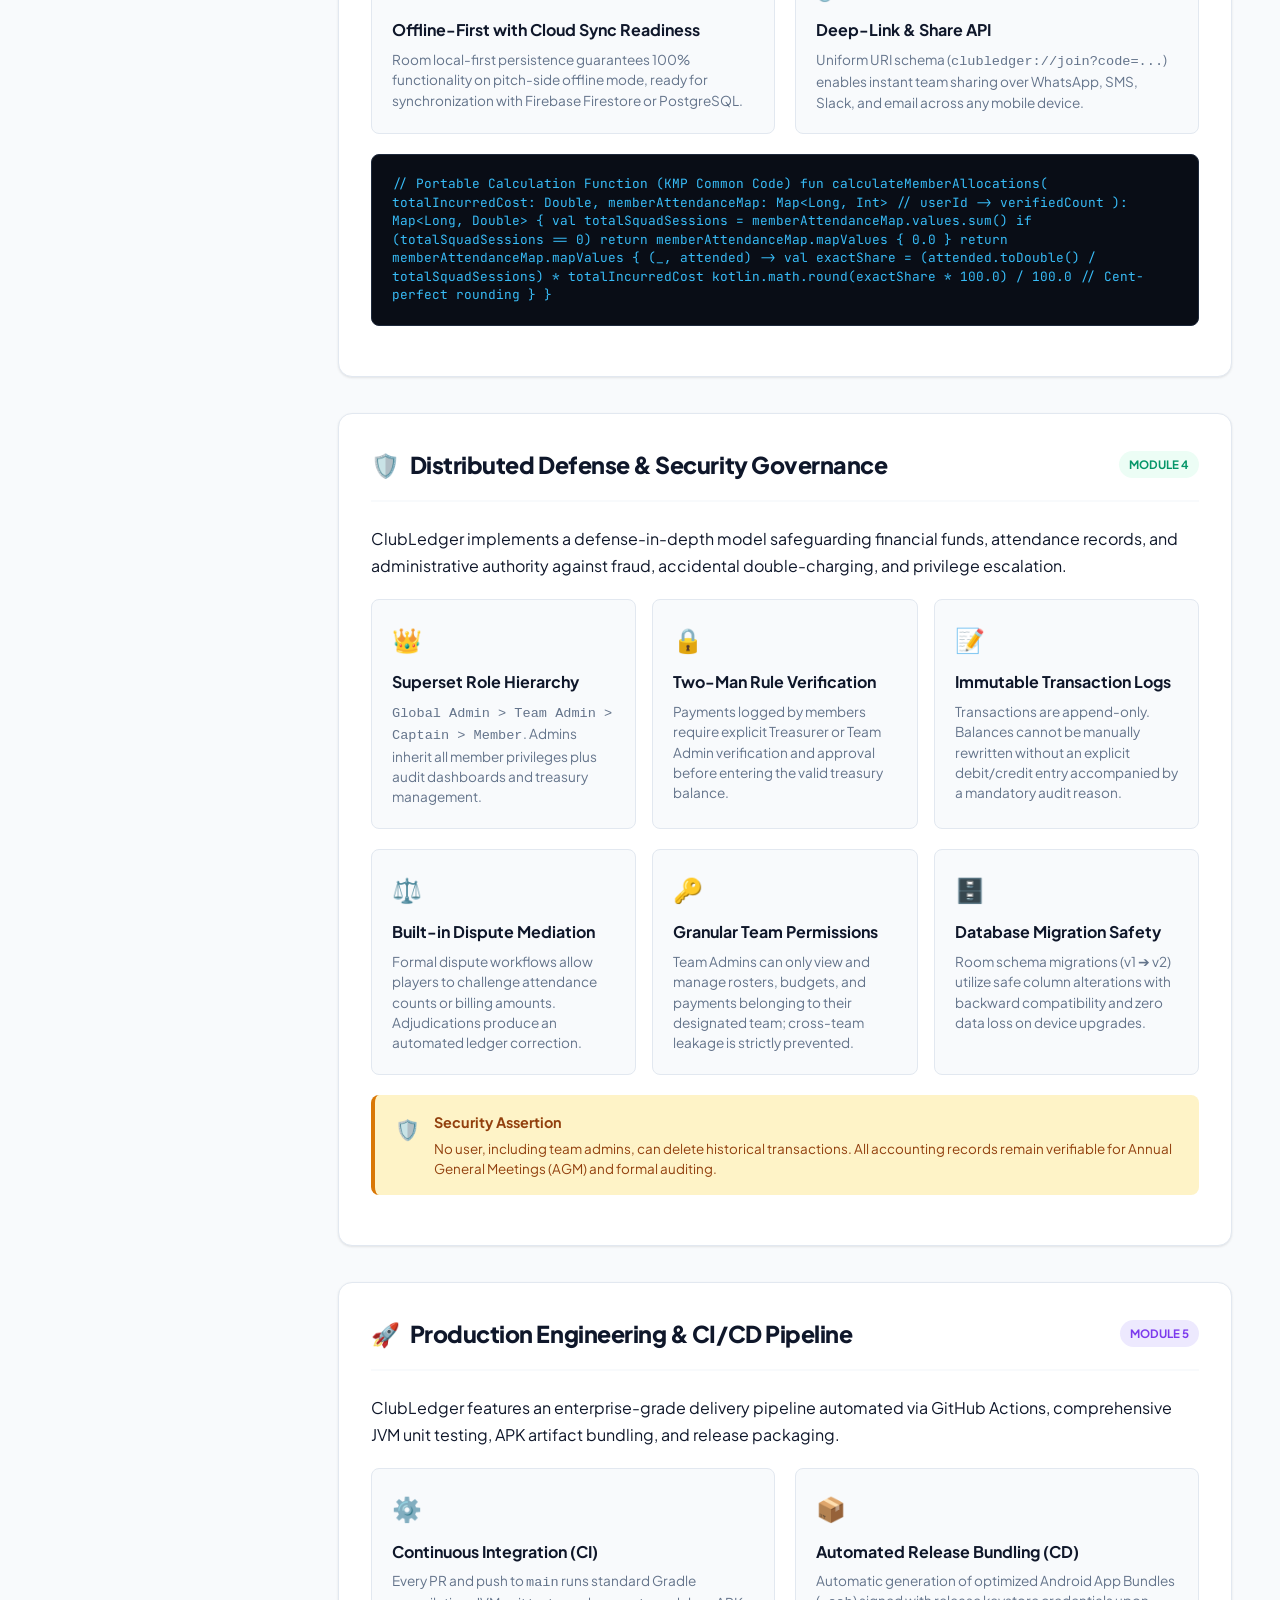
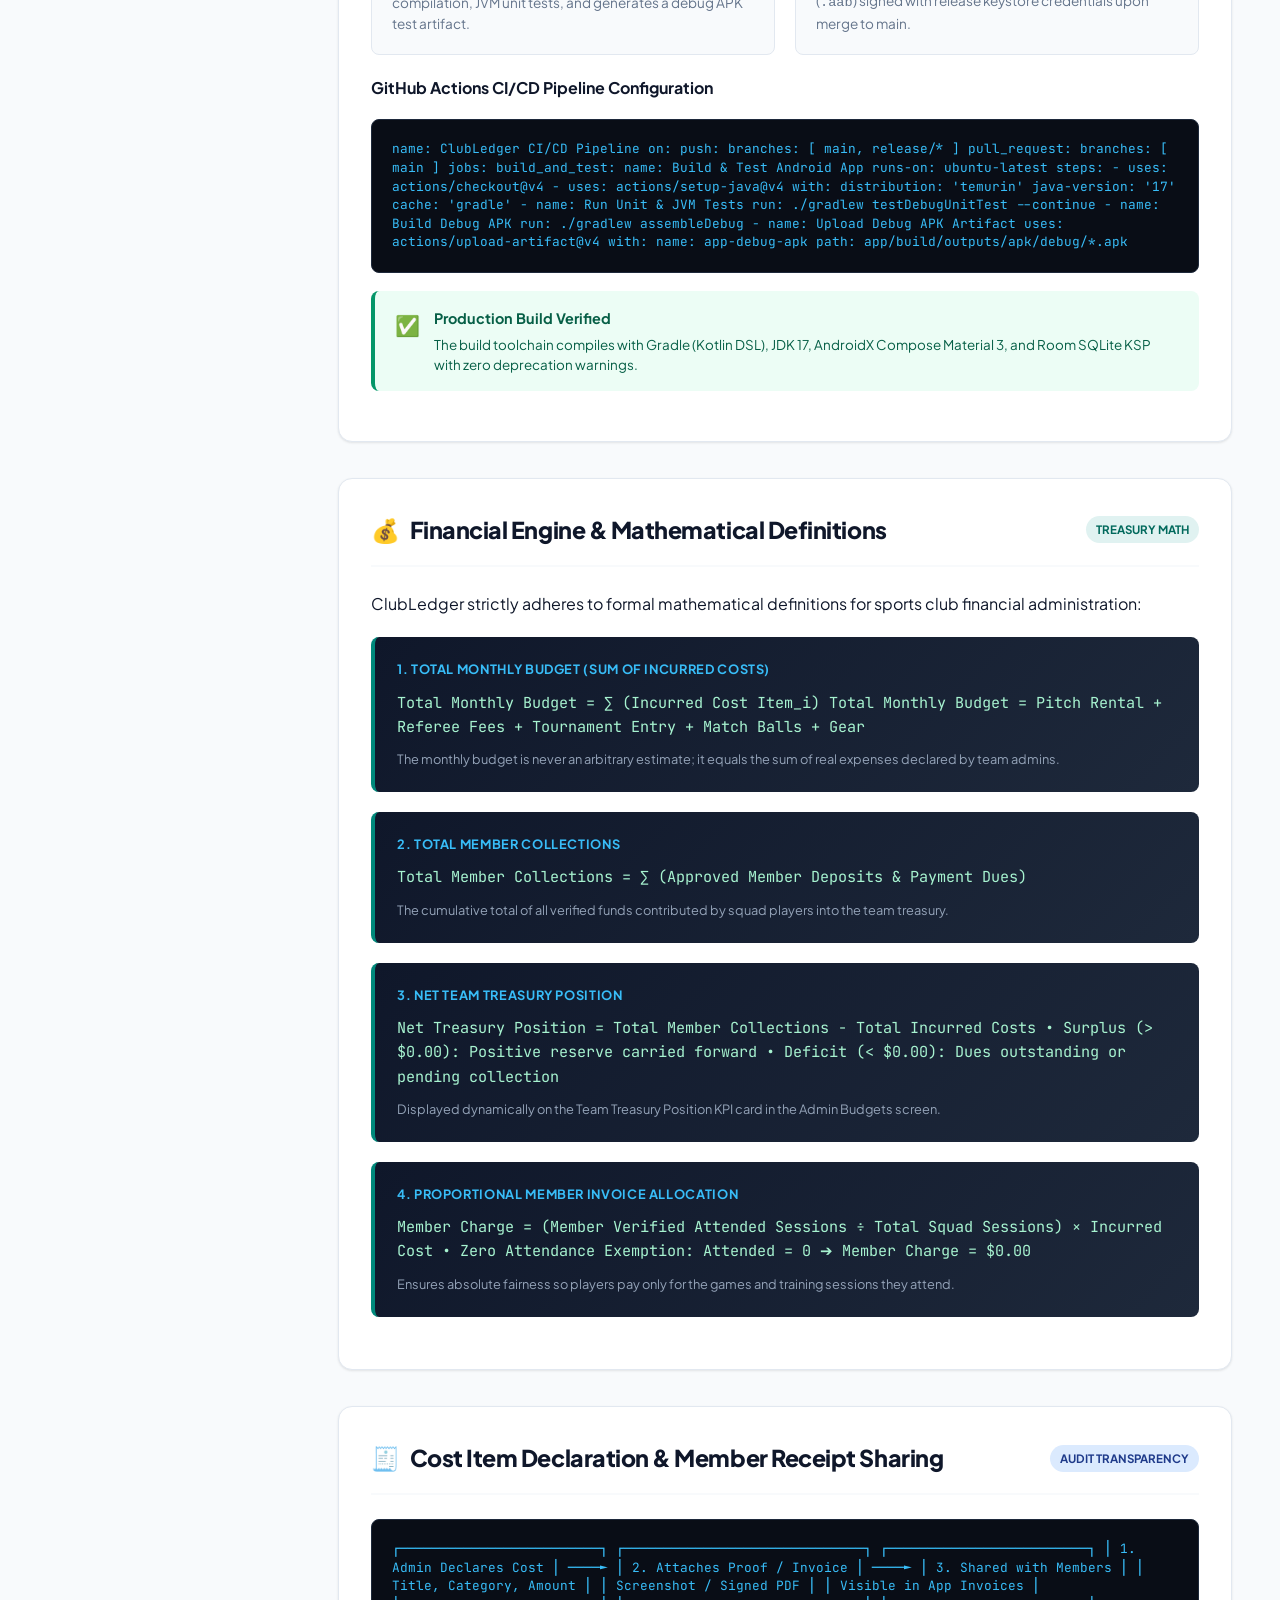
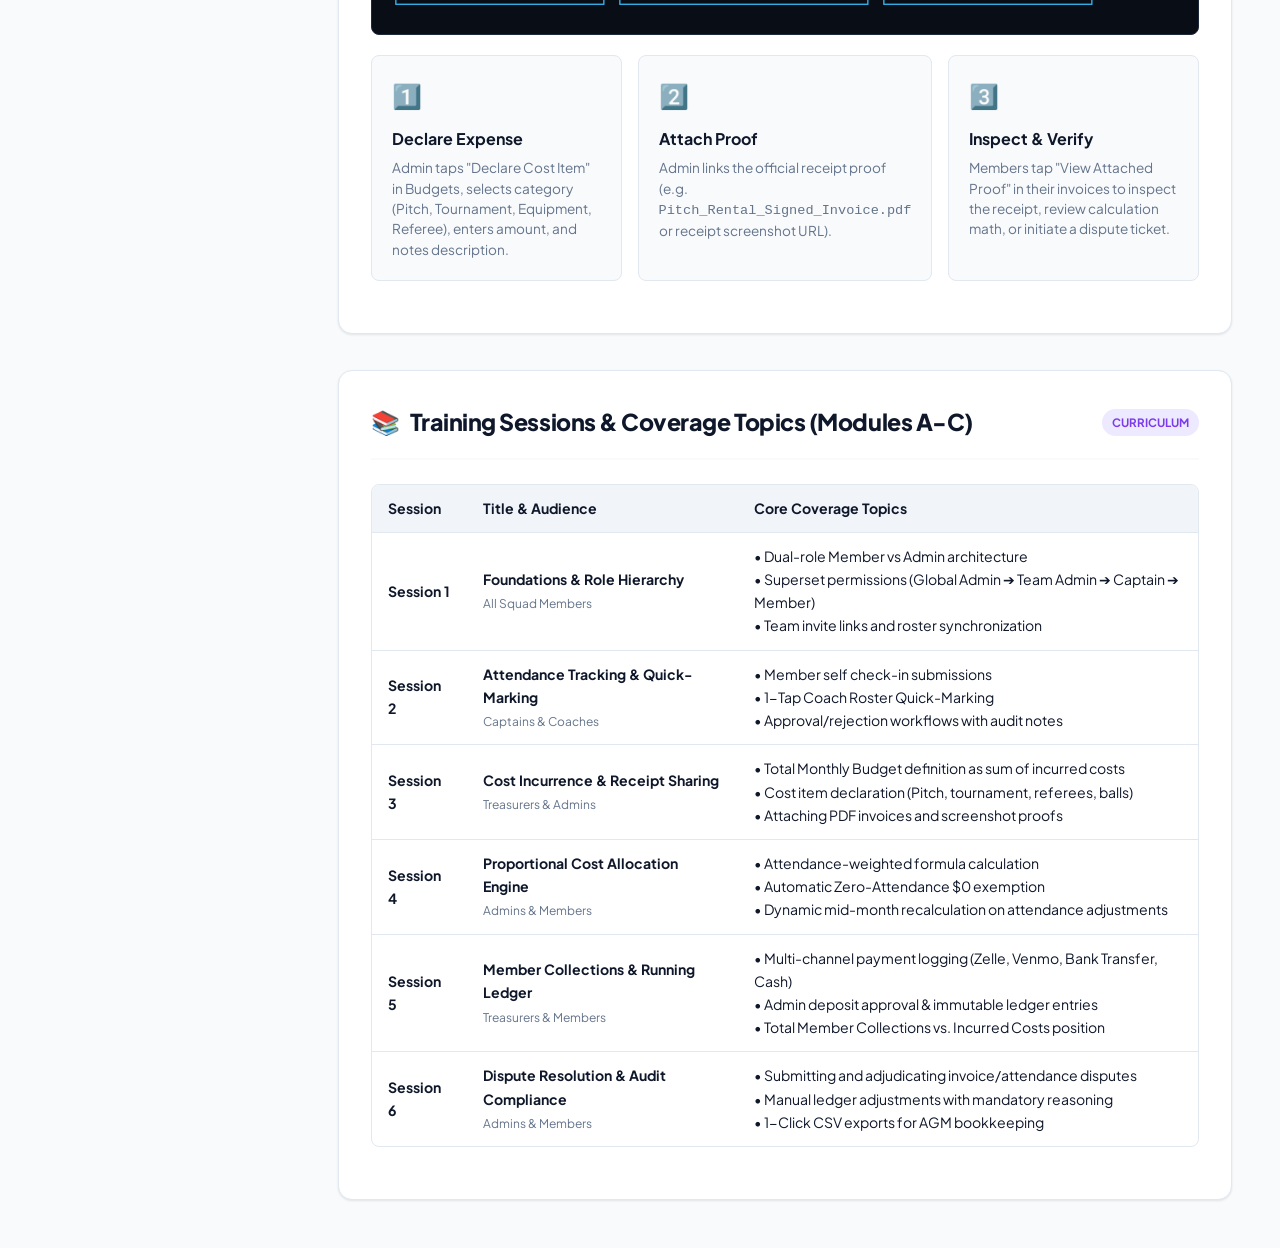
==== commit 3172efe7: "feat: add attachment and category support to budgets Extend Budget and Invoice entities to include c" ====
--- a/showcase.html
+++ b/showcase.html
@@ -3,26 +3,41 @@
 <head>
   <meta charset="UTF-8" />
   <meta name="viewport" content="width=device-width, initial-scale=1.0" />
-  <title>ClubLedger — Community Sports Accounting & Attendance App</title>
+  <title>ClubLedger Documentation & Architecture Hub</title>
   <link rel="preconnect" href="https://fonts.googleapis.com">
   <link rel="preconnect" href="https://fonts.gstatic.com" crossorigin>
-  <link href="https://fonts.googleapis.com/css2?family=Plus+Jakarta+Sans:wght@400;500;600;700;800&family=JetBrains+Mono:wght@400;600&display=swap" rel="stylesheet">
+  <link href="https://fonts.googleapis.com/css2?family=Plus+Jakarta+Sans:wght@400;500;600;700;800&family=JetBrains+Mono:wght@400;600;700&display=swap" rel="stylesheet">
   <style>
     :root {
       --primary: #00897B;
       --primary-dark: #00695C;
       --primary-light: #E0F2F1;
+      --primary-container: #CCFBF1;
       --navy: #1E3A8A;
       --navy-dark: #0F172A;
-      --accent-amber: #D97706;
+      --navy-light: #3B82F6;
+      --amber: #D97706;
+      --amber-bg: #FEF3C7;
+      --emerald: #059669;
+      --emerald-bg: #ECFDF5;
+      --rose: #E11D48;
+      --rose-bg: #FFE4E6;
+      --purple: #7C3AED;
+      --purple-bg: #EDE9FE;
       --bg: #F8FAFC;
       --card-bg: #FFFFFF;
+      --sidebar-bg: #0F172A;
+      --sidebar-text: #94A3B8;
+      --sidebar-active: #38BDF8;
       --text-main: #0F172A;
       --text-muted: #64748B;
       --border: #E2E8F0;
-      --radius: 16px;
-      --shadow: 0 10px 30px -10px rgba(0, 0, 0, 0.08);
-      --shadow-lg: 0 20px 40px -15px rgba(0, 137, 123, 0.15);
+      --border-dark: #334155;
+      --radius: 14px;
+      --radius-sm: 8px;
+      --shadow-sm: 0 1px 3px rgba(0,0,0,0.06), 0 1px 2px rgba(0,0,0,0.04);
+      --shadow-md: 0 4px 6px -1px rgba(0,0,0,0.07), 0 2px 4px -2px rgba(0,0,0,0.05);
+      --shadow-lg: 0 10px 25px -5px rgba(0, 137, 123, 0.12), 0 8px 10px -6px rgba(0,0,0,0.04);
     }
 
     * {
@@ -35,1206 +50,1146 @@
       font-family: 'Plus Jakarta Sans', -apple-system, BlinkMacSystemFont, sans-serif;
       background-color: var(--bg);
       color: var(--text-main);
-      line-height: 1.6;
-      overflow-x: hidden;
-    }
-
-    /* Container */
-    .container {
-      max-width: 1200px;
-      margin: 0 auto;
-      padding: 0 24px;
-    }
-
-    /* Header & Nav */
-    header {
+      line-height: 1.65;
+      display: flex;
+      min-height: 100vh;
+    }
+
+    /* Mobile toggle */
+    .mobile-nav-toggle {
+      display: none;
+      position: fixed;
+      bottom: 20px;
+      right: 20px;
+      z-index: 1000;
+      background: var(--primary);
+      color: white;
+      border: none;
+      border-radius: 50%;
+      width: 56px;
+      height: 56px;
+      font-size: 24px;
+      cursor: pointer;
+      box-shadow: 0 4px 14px rgba(0, 137, 123, 0.4);
+    }
+
+    /* Sidebar Navigation */
+    aside {
+      width: 290px;
+      background-color: var(--sidebar-bg);
+      color: var(--sidebar-text);
+      display: flex;
+      flex-direction: column;
       position: sticky;
       top: 0;
-      z-index: 100;
-      background: rgba(255, 255, 255, 0.85);
-      backdrop-filter: blur(12px);
-      border-bottom: 1px solid var(--border);
-      padding: 16px 0;
-    }
-
-    .nav-wrapper {
-      display: flex;
-      justify-content: space-between;
-      align-items: center;
-    }
-
-    .brand {
+      height: 100vh;
+      flex-shrink: 0;
+      border-right: 1px solid var(--border-dark);
+      overflow-y: auto;
+      z-index: 90;
+    }
+
+    .brand-section {
+      padding: 24px 20px;
+      border-bottom: 1px solid rgba(255, 255, 255, 0.08);
       display: flex;
       align-items: center;
       gap: 12px;
-      text-decoration: none;
-      color: var(--text-main);
     }
 
     .brand-icon {
-      width: 42px;
-      height: 42px;
-      background: linear-gradient(135deg, var(--primary), var(--navy));
-      border-radius: 12px;
+      width: 40px;
+      height: 40px;
+      background: linear-gradient(135deg, var(--primary), var(--navy-light));
+      border-radius: 10px;
       display: flex;
       align-items: center;
       justify-content: center;
       color: white;
-      font-size: 22px;
-      box-shadow: 0 4px 12px rgba(0, 137, 123, 0.25);
-    }
-
-    .brand-text h1 {
-      font-size: 1.25rem;
+      font-size: 20px;
       font-weight: 800;
+      box-shadow: 0 4px 10px rgba(0, 137, 123, 0.3);
+    }
+
+    .brand-title {
+      font-weight: 800;
+      color: white;
+      font-size: 1.15rem;
       letter-spacing: -0.02em;
-      background: linear-gradient(135deg, var(--primary-dark), var(--navy));
-      -webkit-background-clip: text;
-      -webkit-text-fill-color: transparent;
-    }
-
-    .brand-text p {
+    }
+
+    .brand-sub {
+      font-size: 0.72rem;
+      color: #38BDF8;
+      text-transform: uppercase;
+      font-weight: 700;
+      letter-spacing: 0.05em;
+    }
+
+    .nav-group {
+      padding: 18px 14px;
+      border-bottom: 1px solid rgba(255, 255, 255, 0.05);
+    }
+
+    .nav-label {
+      font-size: 0.7rem;
+      font-weight: 700;
+      text-transform: uppercase;
+      letter-spacing: 0.08em;
+      color: #64748B;
+      margin-bottom: 8px;
+      padding-left: 10px;
+    }
+
+    .nav-link {
+      display: flex;
+      align-items: center;
+      gap: 10px;
+      padding: 9px 12px;
+      color: var(--sidebar-text);
+      text-decoration: none;
+      border-radius: var(--radius-sm);
+      font-size: 0.88rem;
+      font-weight: 600;
+      transition: all 0.15s ease-in-out;
+      margin-bottom: 2px;
+    }
+
+    .nav-link:hover {
+      background: rgba(255, 255, 255, 0.06);
+      color: #F8FAFC;
+    }
+
+    .nav-link.active {
+      background: linear-gradient(90deg, rgba(0, 137, 123, 0.25), rgba(56, 189, 248, 0.15));
+      color: #38BDF8;
+      border-left: 3px solid #38BDF8;
+      padding-left: 9px;
+    }
+
+    .nav-link .badge {
+      margin-left: auto;
+      font-size: 0.65rem;
+      padding: 2px 6px;
+      border-radius: 4px;
+      background: rgba(255, 255, 255, 0.1);
+      color: #E2E8F0;
+    }
+
+    .sidebar-footer {
+      margin-top: auto;
+      padding: 16px;
+      border-top: 1px solid rgba(255, 255, 255, 0.08);
       font-size: 0.75rem;
-      color: var(--text-muted);
+    }
+
+    .app-status {
+      display: flex;
+      align-items: center;
+      gap: 8px;
+      color: #10B981;
       font-weight: 600;
-      text-transform: uppercase;
-      letter-spacing: 0.05em;
-    }
-
-    .badge-tag {
-      background: var(--primary-light);
-      color: var(--primary-dark);
-      padding: 6px 14px;
-      border-radius: 9999px;
-      font-size: 0.85rem;
-      font-weight: 700;
+      margin-bottom: 8px;
+    }
+
+    .status-dot {
+      width: 8px;
+      height: 8px;
+      background: #10B981;
+      border-radius: 50%;
+      box-shadow: 0 0 8px #10B981;
+    }
+
+    /* Main Content Area */
+    main {
+      flex: 1;
+      padding: 40px 48px;
+      max-width: 1100px;
+      overflow-y: auto;
+    }
+
+    /* Header hero */
+    .hero-banner {
+      background: linear-gradient(135deg, #0F172A 0%, #1E3A8A 60%, #00695C 100%);
+      color: white;
+      border-radius: var(--radius);
+      padding: 36px 32px;
+      margin-bottom: 36px;
+      box-shadow: var(--shadow-lg);
+      position: relative;
+      overflow: hidden;
+    }
+
+    .hero-banner::after {
+      content: "⚽";
+      position: absolute;
+      right: 20px;
+      bottom: -20px;
+      font-size: 140px;
+      opacity: 0.07;
+      pointer-events: none;
+    }
+
+    .hero-tag {
       display: inline-flex;
       align-items: center;
       gap: 6px;
-    }
-
-    /* Hero Section */
-    .hero {
-      padding: 80px 0 60px;
-      text-align: center;
-      position: relative;
-    }
-
-    .hero-pill {
+      background: rgba(56, 189, 248, 0.18);
+      color: #38BDF8;
+      border: 1px solid rgba(56, 189, 248, 0.3);
+      padding: 4px 10px;
+      border-radius: 20px;
+      font-size: 0.75rem;
+      font-weight: 700;
+      text-transform: uppercase;
+      letter-spacing: 0.06em;
+      margin-bottom: 14px;
+    }
+
+    .hero-banner h1 {
+      font-size: 2.2rem;
+      font-weight: 800;
+      letter-spacing: -0.03em;
+      line-height: 1.2;
+      margin-bottom: 12px;
+    }
+
+    .hero-banner p {
+      font-size: 1.05rem;
+      color: #CBD5E1;
+      max-width: 650px;
+      line-height: 1.6;
+    }
+
+    .hero-actions {
+      display: flex;
+      gap: 12px;
+      margin-top: 22px;
+      flex-wrap: wrap;
+    }
+
+    .btn {
       display: inline-flex;
       align-items: center;
       gap: 8px;
-      padding: 8px 16px;
-      background: white;
+      padding: 10px 18px;
+      border-radius: var(--radius-sm);
+      font-size: 0.88rem;
+      font-weight: 700;
+      text-decoration: none;
+      cursor: pointer;
+      transition: all 0.2s ease;
+      border: none;
+    }
+
+    .btn-primary {
+      background: #00897B;
+      color: white;
+      box-shadow: 0 4px 12px rgba(0, 137, 123, 0.35);
+    }
+    .btn-primary:hover {
+      background: #00796B;
+      transform: translateY(-1px);
+    }
+
+    .btn-outline-white {
+      background: rgba(255, 255, 255, 0.1);
+      color: white;
+      border: 1px solid rgba(255, 255, 255, 0.25);
+    }
+    .btn-outline-white:hover {
+      background: rgba(255, 255, 255, 0.2);
+    }
+
+    /* Section styling */
+    .doc-section {
+      background: var(--card-bg);
+      border-radius: var(--radius);
       border: 1px solid var(--border);
-      border-radius: 100px;
-      font-size: 0.875rem;
-      font-weight: 600;
-      color: var(--primary-dark);
-      margin-bottom: 24px;
-      box-shadow: var(--shadow);
-    }
-
-    .hero h2 {
-      font-size: 3.5rem;
-      font-weight: 800;
-      line-height: 1.15;
-      letter-spacing: -0.03em;
-      margin-bottom: 24px;
-      color: var(--navy-dark);
-    }
-
-    .hero h2 span {
-      background: linear-gradient(135deg, var(--primary), var(--accent-amber));
-      -webkit-background-clip: text;
-      -webkit-text-fill-color: transparent;
-    }
-
-    .hero p {
-      font-size: 1.25rem;
-      color: var(--text-muted);
-      max-width: 760px;
-      margin: 0 auto 40px;
-    }
-
-    /* Formula Banner */
-    .formula-card {
-      background: linear-gradient(135deg, #0F172A, #1E293B);
-      color: white;
       padding: 32px;
-      border-radius: 20px;
-      max-width: 840px;
-      margin: 0 auto 60px;
-      box-shadow: 0 25px 50px -12px rgba(15, 23, 42, 0.25);
-      border: 1px solid rgba(255, 255, 255, 0.1);
-      position: relative;
-      overflow: hidden;
-    }
-
-    .formula-card::before {
-      content: '';
-      position: absolute;
-      top: -50%;
-      right: -20%;
-      width: 300px;
-      height: 300px;
-      background: radial-gradient(circle, rgba(0, 137, 123, 0.3) 0%, transparent 70%);
-      border-radius: 50%;
-    }
-
-    .formula-title {
-      font-size: 0.875rem;
-      font-weight: 700;
-      letter-spacing: 0.1em;
-      text-transform: uppercase;
-      color: #34D399;
-      margin-bottom: 12px;
-    }
-
-    .formula-math {
-      font-family: 'JetBrains Mono', monospace;
-      font-size: 1.35rem;
-      background: rgba(255, 255, 255, 0.06);
-      padding: 18px 24px;
-      border-radius: 12px;
-      margin: 16px 0;
-      border: 1px dashed rgba(255, 255, 255, 0.2);
-      display: inline-block;
-    }
-
-    .formula-caption {
-      font-size: 0.95rem;
-      color: #94A3B8;
-    }
-
-    /* Interactive Showcase Mockup */
-    .mockup-grid {
-      display: grid;
-      grid-template-columns: 1fr 1fr;
-      gap: 32px;
-      margin-bottom: 80px;
-    }
-
-    .mockup-card {
-      background: white;
-      border-radius: 24px;
-      border: 1px solid var(--border);
-      box-shadow: var(--shadow);
-      padding: 32px;
-      display: flex;
-      flex-direction: column;
-      justify-content: space-between;
-      transition: transform 0.2s ease, box-shadow 0.2s ease;
-    }
-
-    .mockup-card:hover {
-      transform: translateY(-4px);
-      box-shadow: var(--shadow-lg);
-    }
-
-    .mockup-header {
-      display: flex;
-      justify-content: space-between;
-      align-items: center;
-      margin-bottom: 24px;
-    }
-
-    .role-badge {
-      padding: 6px 12px;
-      border-radius: 8px;
-      font-size: 0.75rem;
-      font-weight: 800;
-      letter-spacing: 0.05em;
-      text-transform: uppercase;
-    }
-
-    .role-admin {
-      background: #EFF6FF;
-      color: var(--navy);
-    }
-
-    .role-member {
-      background: var(--primary-light);
-      color: var(--primary-dark);
-    }
-
-    .mockup-content h3 {
-      font-size: 1.5rem;
-      font-weight: 800;
-      margin-bottom: 12px;
-      color: var(--navy-dark);
-    }
-
-    .feature-list {
-      list-style: none;
-      margin: 20px 0;
-      display: flex;
-      flex-direction: column;
-      gap: 12px;
-    }
-
-    .feature-list li {
-      display: flex;
-      align-items: flex-start;
-      gap: 10px;
-      font-size: 0.95rem;
-      color: #334155;
-    }
-
-    .feature-list li span.bullet {
-      background: var(--primary-light);
-      color: var(--primary-dark);
-      width: 24px;
-      height: 24px;
-      border-radius: 50%;
+      margin-bottom: 36px;
+      box-shadow: var(--shadow-sm);
+      scroll-margin-top: 24px;
+    }
+
+    .section-header {
       display: flex;
       align-items: center;
-      justify-content: center;
-      font-size: 0.75rem;
-      font-weight: bold;
-      flex-shrink: 0;
-      margin-top: 2px;
-    }
-
-    /* Live Preview Widgets */
-    .preview-box {
-      background: #F1F5F9;
-      border-radius: 16px;
-      padding: 20px;
-      border: 1px solid var(--border);
-      font-size: 0.9rem;
-    }
-
-    .preview-stat-row {
+      justify-content: space-between;
+      border-bottom: 2px solid var(--bg);
+      padding-bottom: 16px;
+      margin-bottom: 24px;
+    }
+
+    .section-title {
+      font-size: 1.45rem;
+      font-weight: 800;
+      letter-spacing: -0.02em;
+      color: var(--navy-dark);
       display: flex;
-      justify-content: space-between;
       align-items: center;
-      padding: 8px 0;
-      border-bottom: 1px solid #E2E8F0;
-    }
-
-    .preview-stat-row:last-child {
-      border-bottom: none;
-    }
-
-    .balance-pill {
-      font-family: 'JetBrains Mono', monospace;
+      gap: 10px;
+    }
+
+    .section-badge {
+      font-size: 0.72rem;
+      padding: 4px 10px;
+      border-radius: 20px;
       font-weight: 700;
-      padding: 4px 10px;
-      border-radius: 6px;
-    }
-
-    .balance-settled {
-      background: #DCFCE7;
-      color: #15803D;
-    }
-
-    .balance-due {
-      background: #FEE2E2;
-      color: #B91C1C;
-    }
-
-    /* Feature Deep Dive */
-    .section-heading {
-      text-align: center;
-      margin-bottom: 48px;
-    }
-
-    .section-heading h2 {
-      font-size: 2.25rem;
-      font-weight: 800;
-      color: var(--navy-dark);
-      margin-bottom: 12px;
+      text-transform: uppercase;
+    }
+
+    .badge-teal { background: var(--primary-light); color: var(--primary-dark); }
+    .badge-navy { background: #DBEAFE; color: var(--navy); }
+    .badge-amber { background: var(--amber-bg); color: var(--amber); }
+    .badge-emerald { background: var(--emerald-bg); color: var(--emerald); }
+    .badge-purple { background: var(--purple-bg); color: var(--purple); }
+
+    /* Grids & Cards */
+    .grid-2 {
+      display: grid;
+      grid-template-columns: repeat(2, 1fr);
+      gap: 20px;
+      margin: 20px 0;
     }
 
     .grid-3 {
       display: grid;
       grid-template-columns: repeat(3, 1fr);
-      gap: 24px;
-      margin-bottom: 80px;
-    }
-
-    /* Data Model Styling */
-    .data-model-grid {
+      gap: 16px;
+      margin: 20px 0;
+    }
+
+    .grid-4 {
       display: grid;
-      grid-template-columns: repeat(auto-fit, minmax(280px, 1fr));
-      gap: 20px;
-      margin-bottom: 40px;
-    }
-
-    .schema-card {
-      background: white;
+      grid-template-columns: repeat(4, 1fr);
+      gap: 14px;
+      margin: 20px 0;
+    }
+
+    .feature-card {
+      background: #F8FAFC;
       border: 1px solid var(--border);
-      border-radius: 16px;
+      border-radius: var(--radius-sm);
       padding: 20px;
-      box-shadow: 0 4px 15px rgba(0, 0, 0, 0.04);
-      transition: border-color 0.2s;
-    }
-
-    .schema-card:hover {
+      transition: all 0.2s ease;
+    }
+
+    .feature-card:hover {
       border-color: var(--primary);
-    }
-
-    .schema-header {
-      display: flex;
-      justify-content: space-between;
-      align-items: center;
-      margin-bottom: 12px;
-      padding-bottom: 10px;
-      border-bottom: 1px solid var(--border);
-    }
-
-    .table-name {
+      background: #FFFFFF;
+      box-shadow: var(--shadow-md);
+      transform: translateY(-2px);
+    }
+
+    .feature-icon {
+      font-size: 24px;
+      margin-bottom: 10px;
+      display: inline-block;
+    }
+
+    .feature-card h4 {
+      font-size: 1rem;
+      font-weight: 700;
+      color: var(--navy-dark);
+      margin-bottom: 6px;
+    }
+
+    .feature-card p {
+      font-size: 0.85rem;
+      color: var(--text-muted);
+      line-height: 1.5;
+    }
+
+    /* Math Formula Callout */
+    .formula-box {
+      background: linear-gradient(135deg, #0F172A 0%, #1E293B 100%);
+      color: #F8FAFC;
+      border-radius: var(--radius-sm);
+      padding: 22px;
+      margin: 20px 0;
+      border-left: 4px solid var(--primary);
       font-family: 'JetBrains Mono', monospace;
-      font-weight: 700;
-      font-size: 0.95rem;
-      color: var(--navy-dark);
-      display: flex;
-      align-items: center;
-      gap: 8px;
-    }
-
-    .schema-tag {
-      font-size: 0.7rem;
-      font-weight: 700;
-      padding: 3px 8px;
-      border-radius: 6px;
-      text-transform: uppercase;
-      background: #E2E8F0;
-      color: #475569;
-    }
-
-    .tag-core { background: #E0F2F1; color: #00695C; }
-    .tag-financial { background: #FEF3C7; color: #92400E; }
-    .tag-audit { background: #EDE9FE; color: #5B21B6; }
-    .tag-cloud { background: #E0F2FE; color: #0369A1; }
-
-    /* Persona & Use Case Showcase */
-    .persona-grid {
-      display: grid;
-      grid-template-columns: repeat(auto-fit, minmax(320px, 1fr));
-      gap: 24px;
-      margin-bottom: 50px;
-    }
-
-    .persona-card {
-      background: white;
-      border: 1px solid var(--border);
-      border-radius: 20px;
-      padding: 28px;
-      box-shadow: var(--shadow);
-      display: flex;
-      flex-direction: column;
-      justify-content: space-between;
-    }
-
-    .persona-header {
-      display: flex;
-      align-items: center;
-      gap: 14px;
-      margin-bottom: 16px;
-    }
-
-    .persona-avatar {
-      width: 52px;
-      height: 52px;
-      border-radius: 14px;
-      background: var(--bg);
-      display: flex;
-      align-items: center;
-      justify-content: center;
-      font-size: 1.6rem;
-      border: 1px solid var(--border);
-    }
-
-    .persona-title h4 {
-      font-size: 1.15rem;
-      font-weight: 800;
-      color: var(--navy-dark);
-      margin-bottom: 2px;
-    }
-
-    .persona-title span {
-      font-size: 0.75rem;
+    }
+
+    .formula-title {
+      color: #38BDF8;
+      font-size: 0.8rem;
       font-weight: 700;
       text-transform: uppercase;
       letter-spacing: 0.05em;
-      color: var(--primary-dark);
-    }
-
-    .persona-goals {
-      list-style: none;
-      margin-top: 14px;
+      margin-bottom: 10px;
+      font-family: 'Plus Jakarta Sans', sans-serif;
+    }
+
+    .formula-code {
+      font-size: 0.95rem;
+      color: #A7F3D0;
+      line-height: 1.6;
+    }
+
+    .formula-expl {
+      margin-top: 10px;
+      font-size: 0.8rem;
+      color: #94A3B8;
+      font-family: 'Plus Jakarta Sans', sans-serif;
+    }
+
+    /* Tables */
+    .table-container {
+      overflow-x: auto;
+      margin: 20px 0;
+      border: 1px solid var(--border);
+      border-radius: var(--radius-sm);
+    }
+
+    table {
+      width: 100%;
+      border-collapse: collapse;
+      text-align: left;
+      font-size: 0.88rem;
+    }
+
+    thead {
+      background: #F1F5F9;
+      color: var(--navy-dark);
+      font-weight: 700;
+    }
+
+    th, td {
+      padding: 12px 16px;
+      border-bottom: 1px solid var(--border);
+    }
+
+    tr:last-child td {
+      border-bottom: none;
+    }
+
+    tbody tr:hover {
+      background-color: #F8FAFC;
+    }
+
+    .code-tag {
+      font-family: 'JetBrains Mono', monospace;
+      font-size: 0.8rem;
+      background: #E2E8F0;
+      color: var(--navy-dark);
+      padding: 2px 6px;
+      border-radius: 4px;
+    }
+
+    /* Diagram Code / Architecture Visualizer */
+    .ascii-diagram {
+      background: #090D16;
+      color: #38BDF8;
+      padding: 20px;
+      border-radius: var(--radius-sm);
+      font-family: 'JetBrains Mono', monospace;
+      font-size: 0.8rem;
+      line-height: 1.45;
+      overflow-x: auto;
+      margin: 18px 0;
+      border: 1px solid #1E293B;
+    }
+
+    /* Callouts */
+    .callout {
+      padding: 16px 20px;
+      border-radius: var(--radius-sm);
+      margin: 18px 0;
       display: flex;
-      flex-direction: column;
-      gap: 8px;
-    }
-
-    .persona-goals li {
-      font-size: 0.875rem;
-      color: var(--text-muted);
-      display: flex;
+      gap: 14px;
       align-items: flex-start;
-      gap: 8px;
-    }
-
-    .persona-goals li strong {
-      color: var(--navy-dark);
-    }
-
-    /* Cloud Multi-User Banner */
-    .cloud-banner {
-      background: linear-gradient(135deg, #0F172A, #0284C7);
-      border-radius: 24px;
-      padding: 36px;
-      color: white;
-      margin-bottom: 80px;
-      border: 1px solid rgba(255, 255, 255, 0.15);
-      box-shadow: 0 20px 40px -15px rgba(2, 132, 199, 0.3);
-    }
-
-    .cloud-grid {
-      display: grid;
-      grid-template-columns: repeat(auto-fit, minmax(260px, 1fr));
-      gap: 20px;
-      margin-top: 24px;
-    }
-
-    .cloud-feature-box {
-      background: rgba(255, 255, 255, 0.08);
-      backdrop-filter: blur(8px);
-      border: 1px solid rgba(255, 255, 255, 0.15);
-      border-radius: 16px;
-      padding: 20px;
-    }
-
-    .cloud-feature-box h5 {
-      font-size: 1.05rem;
+    }
+
+    .callout-info {
+      background: #EFF6FF;
+      border-left: 4px solid var(--navy-light);
+      color: #1E40AF;
+    }
+
+    .callout-success {
+      background: var(--emerald-bg);
+      border-left: 4px solid var(--emerald);
+      color: #065F46;
+    }
+
+    .callout-warning {
+      background: var(--amber-bg);
+      border-left: 4px solid var(--amber);
+      color: #92400E;
+    }
+
+    .callout-icon {
+      font-size: 20px;
+      flex-shrink: 0;
+      margin-top: 1px;
+    }
+
+    .callout-text h5 {
+      font-size: 0.9rem;
       font-weight: 700;
-      margin-bottom: 8px;
-      display: flex;
-      align-items: center;
-      gap: 8px;
-    }
-
-    .cloud-feature-box p {
-      font-size: 0.875rem;
-      color: #E2E8F0;
+      margin-bottom: 4px;
+    }
+
+    .callout-text p {
+      font-size: 0.84rem;
       line-height: 1.5;
     }
 
-    .field-list {
-      list-style: none;
-      font-family: 'JetBrains Mono', monospace;
-      font-size: 0.78rem;
-      color: #334155;
-      display: flex;
-      flex-direction: column;
-      gap: 6px;
-    }
-
-    .field-list li {
-      display: flex;
-      justify-content: space-between;
-      align-items: center;
-    }
-
-    .field-type {
-      color: #94A3B8;
-      font-size: 0.72rem;
-    }
-
-    .pk-badge {
-      color: #D97706;
-      font-weight: bold;
-      font-size: 0.68rem;
-      margin-right: 4px;
-    }
-
-    /* Architecture Pipeline Section */
-    .arch-pipeline {
-      display: flex;
-      flex-direction: column;
-      gap: 16px;
-      margin-bottom: 40px;
-    }
-
-    .arch-step {
-      background: white;
-      border: 1px solid var(--border);
-      border-radius: 18px;
-      padding: 24px 28px;
-      box-shadow: var(--shadow);
-      display: grid;
-      grid-template-columns: 80px 1fr auto;
-      align-items: center;
-      gap: 20px;
-      position: relative;
-    }
-
-    .arch-step:hover {
-      border-color: var(--primary);
-    }
-
-    .arch-step-num {
-      width: 60px;
-      height: 60px;
-      border-radius: 14px;
-      background: var(--primary-light);
-      color: var(--primary-dark);
-      display: flex;
-      flex-direction: column;
-      align-items: center;
-      justify-content: center;
-      font-weight: 800;
-      font-size: 1.1rem;
-    }
-
-    .arch-step-num span {
-      font-size: 0.65rem;
-      text-transform: uppercase;
-      letter-spacing: 0.05em;
-    }
-
-    .arch-step-body h4 {
-      font-size: 1.15rem;
-      font-weight: 700;
-      color: var(--navy-dark);
-      margin-bottom: 4px;
-    }
-
-    .arch-step-body p {
-      font-size: 0.875rem;
-      color: var(--text-muted);
-    }
-
-    .arch-step-badge {
-      padding: 6px 14px;
-      border-radius: 8px;
-      font-family: 'JetBrains Mono', monospace;
-      font-size: 0.75rem;
-      font-weight: 700;
-      background: #F1F5F9;
-      color: #334155;
-    }
-
-    .flow-connector {
-      display: flex;
-      justify-content: center;
-      align-items: center;
-      color: var(--primary);
-      font-size: 1.5rem;
-      margin: -6px 0;
-    }
-
-    .card {
-      background: white;
-      border: 1px solid var(--border);
-      padding: 28px;
-      border-radius: 20px;
-      box-shadow: var(--shadow);
-    }
-
-    .card-icon {
-      font-size: 2rem;
-      margin-bottom: 16px;
-      display: inline-block;
-    }
-
-    .card h4 {
-      font-size: 1.25rem;
-      font-weight: 700;
-      margin-bottom: 8px;
-      color: var(--navy-dark);
-    }
-
-    .card p {
-      font-size: 0.925rem;
-      color: var(--text-muted);
-    }
-
-    /* CSV Code Snippet Section */
-    .code-showcase {
-      background: #0F172A;
-      border-radius: 24px;
-      padding: 40px;
-      color: white;
-      margin-bottom: 80px;
-      border: 1px solid #1E293B;
-    }
-
-    .code-header {
-      display: flex;
-      justify-content: space-between;
-      align-items: center;
-      margin-bottom: 20px;
-    }
-
-    .code-block {
-      font-family: 'JetBrains Mono', monospace;
-      font-size: 0.85rem;
-      background: #020617;
-      padding: 20px;
-      border-radius: 12px;
-      overflow-x: auto;
-      color: #38BDF8;
-      line-height: 1.7;
-    }
-
-    /* Footer */
-    footer {
-      border-top: 1px solid var(--border);
-      padding: 40px 0;
-      text-align: center;
-      color: var(--text-muted);
-      font-size: 0.875rem;
-    }
-
-    @media (max-width: 900px) {
-      .mockup-grid, .grid-3 {
+    /* Responsive */
+    @media (max-width: 992px) {
+      body {
+        flex-direction: column;
+      }
+      aside {
+        position: fixed;
+        left: -300px;
+        transition: left 0.3s ease;
+      }
+      aside.open {
+        left: 0;
+      }
+      .mobile-nav-toggle {
+        display: block;
+      }
+      main {
+        padding: 24px 20px;
+      }
+      .grid-2, .grid-3, .grid-4 {
         grid-template-columns: 1fr;
       }
-      .hero h2 {
-        font-size: 2.5rem;
-      }
-      .formula-math {
-        font-size: 1rem;
+      .hero-banner h1 {
+        font-size: 1.7rem;
       }
     }
   </style>
 </head>
 <body>
 
-  <!-- Header -->
-  <header>
-    <div class="container nav-wrapper">
-      <a href="#" class="brand">
-        <div class="brand-icon">⚽</div>
-        <div class="brand-text">
-          <h1>ClubLedger</h1>
-          <p>Sports Accounting</p>
-        </div>
+  <!-- Mobile Menu Button -->
+  <button class="mobile-nav-toggle" onclick="toggleNav()" title="Toggle Navigation">☰</button>
+
+  <!-- Sidebar Navigation -->
+  <aside id="sidebar">
+    <div class="brand-section">
+      <div class="brand-icon">CL</div>
+      <div>
+        <div class="brand-title">ClubLedger Docs</div>
+        <div class="brand-sub">Platform v2.4.0 • Enterprise</div>
+      </div>
+    </div>
+
+    <!-- Navigation Modules -->
+    <div class="nav-group">
+      <div class="nav-label">Core Modules</div>
+      <a href="#overview" class="nav-link active" onclick="setActive(this)">
+        <span>✨</span> Overview
+        <span class="badge">Start</span>
       </a>
-      <div class="badge-tag">
-        <span>⚡</span> Jetpack Compose + Room DB
-      </div>
+      <a href="#architecture" class="nav-link" onclick="setActive(this)">
+        <span>🏛️</span> Architecture
+        <span class="badge">MVVM</span>
+      </a>
+      <a href="#portability" class="nav-link" onclick="setActive(this)">
+        <span>🔄</span> Portability
+        <span class="badge">KMP</span>
+      </a>
+      <a href="#defense" class="nav-link" onclick="setActive(this)">
+        <span>🛡️</span> Distributed Defense
+        <span class="badge">Security</span>
+      </a>
+      <a href="#production" class="nav-link" onclick="setActive(this)">
+        <span>🚀</span> Production
+        <span class="badge">CI/CD</span>
+      </a>
     </div>
-  </header>
-
-  <!-- Hero Section -->
-  <section class="hero">
-    <div class="container">
-      <div class="hero-pill">
-        <span>✨</span> Fair-Share Cost Allocation & Attendance Tracking
-      </div>
-      <h2>Automate Your Sports Club's<br><span>Treasury & Fees</span></h2>
+
+    <div class="nav-group">
+      <div class="nav-label">Curriculum & Formulas</div>
+      <a href="#training" class="nav-link" onclick="setActive(this)">
+        <span>📚</span> Training Modules (A-C)
+      </a>
+      <a href="#financial-engine" class="nav-link" onclick="setActive(this)">
+        <span>💰</span> Treasury Math & Formulas
+      </a>
+      <a href="#receipt-sharing" class="nav-link" onclick="setActive(this)">
+        <span>🧾</span> Proof & Receipt Flow
+      </a>
+    </div>
+
+    <div class="sidebar-footer">
+      <div class="app-status">
+        <span class="status-dot"></span>
+        <span>Local Database v2 Green</span>
+      </div>
+      <div style="color: #64748B; font-size: 0.7rem;">
+        Jetpack Compose • Room • Coroutines Flow • GitHub Actions
+      </div>
+    </div>
+  </aside>
+
+  <!-- Main Documentation Content -->
+  <main>
+
+    <!-- Hero Banner -->
+    <div class="hero-banner">
+      <div class="hero-tag">🌟 Comprehensive Technical & Operational Hub</div>
+      <h1>ClubLedger Enterprise Documentation</h1>
       <p>
-        Eliminate spreadsheets and uncomfortable money conversations. ClubLedger computes proportional member shares automatically based on verified session attendance.
+        The definitive guide to ClubLedger's sports club accounting, verified attendance engine, fair proportional cost allocation, portable data models, distributed multi-role defense, and automated production CI/CD workflows.
       </p>
-
-      <!-- Proportional Formula Callout -->
-      <div class="formula-card">
-        <div class="formula-title">The Transparent Fair-Share Equation</div>
-        <div class="formula-math">
-          Member Share = (Attended Sessions / Total Team Sessions) &times; Monthly Budget
-        </div>
-        <div class="formula-caption">
-          Attended 0 sessions? You pay <strong>$0.00</strong>. Attended 8 out of 30 sessions on a $1,500 budget? You owe exactly <strong>$400.00 (26.7%)</strong>.
-        </div>
+      <div class="hero-actions">
+        <a href="#overview" class="btn btn-primary">Explore ✨ Overview</a>
+        <a href="#architecture" class="btn btn-outline-white">Inspect 🏛️ Architecture</a>
+        <a href="#production" class="btn btn-outline-white">View 🚀 CI/CD Pipeline</a>
       </div>
     </div>
-  </section>
-
-  <!-- Dual-Role Showcase -->
-  <section class="container">
-    <div class="section-heading">
-      <h2>Target Personas & Workflows</h2>
-      <p style="color: var(--text-muted);">Empowering volunteer club managers, active team players, and captains on and off the pitch.</p>
-    </div>
-
-    <div class="persona-grid">
-      <!-- Persona 1 -->
-      <div class="persona-card">
-        <div>
-          <div class="persona-header">
-            <div class="persona-avatar">🛡️</div>
-            <div class="persona-title">
-              <h4>Marcus Vance</h4>
-              <span>Club Treasurer & Admin</span>
-            </div>
-          </div>
-          <p style="font-size: 0.9rem; color: var(--text-muted);">
-            Volunteering treasurer managing facility pitch rentals, balls, and tournament league fees for 3 teams with 40+ active players.
-          </p>
-          <ul class="persona-goals">
-            <li><strong>✓</strong> Zero-effort 1-tap proportional invoicing based on attendance.</li>
-            <li><strong>✓</strong> Fast payment claim verification with audit logging.</li>
-            <li><strong>✓</strong> Instant CSV ledger export for annual club general meetings.</li>
-          </ul>
-        </div>
-      </div>
-
-      <!-- Persona 2 -->
-      <div class="persona-card">
-        <div>
-          <div class="persona-header">
-            <div class="persona-avatar">⚡</div>
-            <div class="persona-title">
-              <h4>Alex Chen</h4>
-              <span>Active Playing Member</span>
-            </div>
-          </div>
-          <p style="font-size: 0.9rem; color: var(--text-muted);">
-            Regular team player attending ~3 to 4 matches and practices a month. Demands transparent and fair dues calculations.
-          </p>
-          <ul class="persona-goals">
-            <li><strong>✓</strong> Zero-Attendance Protection: Never billed for months away.</li>
-            <li><strong>✓</strong> Complete breakdown in "How My Cost Was Calculated".</li>
-            <li><strong>✓</strong> 1-Tap Zelle/Venmo payment logging with reference notes.</li>
-          </ul>
-        </div>
-      </div>
-
-      <!-- Persona 3 -->
-      <div class="persona-card">
-        <div>
-          <div class="persona-header">
-            <div class="persona-avatar">📋</div>
-            <div class="persona-title">
-              <h4>Coach Sarah</h4>
-              <span>Team Captain & Verifier</span>
-            </div>
-          </div>
-          <p style="font-size: 0.9rem; color: var(--text-muted);">
-            Field captain leading weekly tactical drills and weekend matches. Handles on-field player check-in verification.
-          </p>
-          <ul class="persona-goals">
-            <li><strong>✓</strong> Swift on-pitch attendance check-in approval.</li>
-            <li><strong>✓</strong> Real-time roster view and active team selector.</li>
-            <li><strong>✓</strong> Rejection notes to flag unexcused dropouts.</li>
-          </ul>
-        </div>
-      </div>
-    </div>
-
-    <div class="section-heading">
-      <h2>Designed for Both Members and Club Treasurers</h2>
-      <p style="color: var(--text-muted);">Switch roles in real time with the persistent user switcher.</p>
-    </div>
-
-    <div class="mockup-grid">
-      <!-- Member Perspective -->
-      <div class="mockup-card">
-        <div>
-          <div class="mockup-header">
-            <span class="role-badge role-member">Member Experience</span>
-            <span style="font-size: 1.25rem;">🏃</span>
-          </div>
-          <div class="mockup-content">
-            <h3>Player & Member Portal</h3>
-            <p style="color: var(--text-muted); font-size: 0.95rem;">
-              Full clarity into your team attendance, owed contributions, and transparent ledger breakdown.
-            </p>
-            <ul class="feature-list">
-              <li>
-                <span class="bullet">✓</span>
-                <div><strong>Live Balance Card:</strong> Real-time indicator for <em>Settled</em>, <em>Due</em>, or <em>Overpaid Credit</em>.</div>
-              </li>
-              <li>
-                <span class="bullet">✓</span>
-                <div><strong>Attendance Logger:</strong> Log training sessions, matches, and friendly games with 1 tap.</div>
-              </li>
-              <li>
-                <span class="bullet">✓</span>
-                <div><strong>"How My Cost Was Calculated":</strong> Complete mathematical proof behind every monthly invoice.</div>
-              </li>
-              <li>
-                <span class="bullet">✓</span>
-                <div><strong>Instant Payment Claims:</strong> Submit Bank Transfer, Zelle, Venmo, or Cash receipts with transaction notes.</div>
-              </li>
-            </ul>
-          </div>
-        </div>
-
-        <div class="preview-box">
-          <div class="preview-stat-row">
-            <span>Alex Chen (Thunder FC)</span>
-            <span class="balance-pill balance-settled">Balance: $0.00 (Settled)</span>
-          </div>
-          <div class="preview-stat-row">
-            <span>Sarah Jenkins (Thunder FC)</span>
-            <span class="balance-pill balance-due">Balance: -$240.00 (Due)</span>
-          </div>
-        </div>
-      </div>
-
-      <!-- Admin Perspective -->
-      <div class="mockup-card">
-        <div>
-          <div class="mockup-header">
-            <span class="role-badge role-admin">Treasurer Experience</span>
-            <span style="font-size: 1.25rem;">📊</span>
-          </div>
-          <div class="mockup-content">
-            <h3>Club Treasury & Admin Hub</h3>
-            <p style="color: var(--text-muted); font-size: 0.95rem;">
-              Complete oversight over cashflow, team budgets, approval queues, and accounting exports.
-            </p>
-            <ul class="feature-list">
-              <li>
-                <span class="bullet">✓</span>
-                <div><strong>1-Tap Review Queue:</strong> Approve or reject attendance records and payment claims in bulk.</div>
-              </li>
-              <li>
-                <span class="bullet">✓</span>
-                <div><strong>Proportional Budget Generator:</strong> Define team expenses; generate itemized invoices across rosters.</div>
-              </li>
-              <li>
-                <span class="bullet">✓</span>
-                <div><strong>Immutable Audit Trail:</strong> Every manual credit, penalty, or recalculation is permanently logged.</div>
-              </li>
-              <li>
-                <span class="bullet">✓</span>
-                <div><strong>Instant CSV Exporter:</strong> Copy formatted CSV strings for Excel, Google Sheets, or tax filings.</div>
-              </li>
-            </ul>
-          </div>
-        </div>
-
-        <div class="preview-box">
-          <div class="preview-stat-row">
-            <span>Total Dues Invoiced</span>
-            <strong>$4,500.00</strong>
-          </div>
-          <div class="preview-stat-row">
-            <span>Collected Treasury</span>
-            <strong style="color: #059669;">$3,420.00 (76%)</strong>
-          </div>
-          <div class="preview-stat-row">
-            <span>Pending Verifications</span>
-            <strong style="color: #D97706;">2 submissions</strong>
-          </div>
-        </div>
-      </div>
-    </div>
-  </section>
-
-  <!-- Core Capabilities Grid -->
-  <section class="container">
-    <div class="section-heading">
-      <h2>Engineered for Modern Sports Leagues</h2>
-      <p style="color: var(--text-muted);">Built on Android Material 3, Room local storage, and reactive Kotlin Flow architecture.</p>
-    </div>
-
-    <div class="grid-3">
-      <div class="card">
-        <div class="card-icon">⚖️</div>
-        <h4>Zero-Attendance Rule</h4>
-        <p>If an athlete was injured or away for a month and attended zero practices, they automatically pay $0.00 without any manual spreadsheet tinkering.</p>
-      </div>
-
-      <div class="card">
-        <div class="card-icon">🔄</div>
-        <h4>Auto-Recalculate Engine</h4>
-        <p>If late attendance check-ins are verified post-invoicing, the one-tap recalculation engine rebalances all ledger entries and updates member dues.</p>
-      </div>
-
-      <div class="card">
-        <div class="card-icon">🛡️</div>
-        <h4>Treasury Adjustments</h4>
-        <p>Treasurers can grant referee discounts, volunteer credits, or issue late penalties with strict mandatory reason documentation.</p>
-      </div>
-    </div>
-  </section>
-
-  <!-- Data Model Section -->
-  <section class="container">
-    <div class="section-heading">
-      <h2>Room Database & Data Model Architecture</h2>
-      <p style="color: var(--text-muted);">Typed SQLite schema with relational foreign keys, immutable transactions, and audit history.</p>
-    </div>
-
-    <div class="data-model-grid">
-      <!-- User Entity -->
-      <div class="schema-card">
-        <div class="schema-header">
-          <span class="table-name">👤 users</span>
-          <span class="schema-tag tag-core">Core</span>
-        </div>
-        <ul class="field-list">
-          <li><span><span class="pk-badge">PK</span>id</span><span class="field-type">Long</span></li>
-          <li><span>name</span><span class="field-type">String</span></li>
-          <li><span>email</span><span class="field-type">String</span></li>
-          <li><span>phone</span><span class="field-type">String</span></li>
-          <li><span>role</span><span class="field-type">"ADMIN" | "MEMBER"</span></li>
-          <li><span>avatarColorHex</span><span class="field-type">Long</span></li>
-          <li><span>joinedDate</span><span class="field-type">Long (Epoch ms)</span></li>
-          <li><span>status</span><span class="field-type">"ACTIVE" | "INACTIVE"</span></li>
-        </ul>
-      </div>
-
-      <!-- Team Entity -->
-      <div class="schema-card">
-        <div class="schema-header">
-          <span class="table-name">⚽ teams</span>
-          <span class="schema-tag tag-core">Core</span>
-        </div>
-        <ul class="field-list">
-          <li><span><span class="pk-badge">PK</span>id</span><span class="field-type">Long</span></li>
-          <li><span>name</span><span class="field-type">String</span></li>
-          <li><span>sportType</span><span class="field-type">String</span></li>
-          <li><span>description</span><span class="field-type">String</span></li>
-          <li><span>colorHex</span><span class="field-type">Long</span></li>
-          <li><span>monthlyBudgetGoal</span><span class="field-type">Double</span></li>
-        </ul>
-      </div>
-
-      <!-- Attendance Entity -->
-      <div class="schema-card">
-        <div class="schema-header">
-          <span class="table-name">📅 attendances</span>
-          <span class="schema-tag tag-core">Activity</span>
-        </div>
-        <ul class="field-list">
-          <li><span><span class="pk-badge">PK</span>id</span><span class="field-type">Long</span></li>
-          <li><span>userId</span><span class="field-type">Long (FK)</span></li>
-          <li><span>teamId</span><span class="field-type">Long (FK)</span></li>
-          <li><span>sessionDate</span><span class="field-type">Long (Epoch ms)</span></li>
-          <li><span>sessionType</span><span class="field-type">"TRAINING" | "MATCH"</span></li>
-          <li><span>status</span><span class="field-type">"PENDING" | "APPROVED"</span></li>
-          <li><span>reviewNotes</span><span class="field-type">String?</span></li>
-        </ul>
-      </div>
-
-      <!-- Payment Entity -->
-      <div class="schema-card">
-        <div class="schema-header">
-          <span class="table-name">💳 payments</span>
-          <span class="schema-tag tag-financial">Financial</span>
-        </div>
-        <ul class="field-list">
-          <li><span><span class="pk-badge">PK</span>id</span><span class="field-type">Long</span></li>
-          <li><span>userId</span><span class="field-type">Long (FK)</span></li>
-          <li><span>amount</span><span class="field-type">Double</span></li>
-          <li><span>paymentDate</span><span class="field-type">Long</span></li>
-          <li><span>paymentMethod</span><span class="field-type">"BANK" | "VENMO" | "CASH"</span></li>
-          <li><span>referenceNote</span><span class="field-type">String</span></li>
-          <li><span>status</span><span class="field-type">"PENDING" | "APPROVED"</span></li>
-        </ul>
-      </div>
-
-      <!-- Invoice Allocation -->
-      <div class="schema-card">
-        <div class="schema-header">
-          <span class="table-name">🧾 invoice_allocations</span>
-          <span class="schema-tag tag-financial">Formula</span>
-        </div>
-        <ul class="field-list">
-          <li><span><span class="pk-badge">PK</span>id</span><span class="field-type">Long</span></li>
-          <li><span>invoiceId</span><span class="field-type">Long (FK)</span></li>
-          <li><span>userId</span><span class="field-type">Long (FK)</span></li>
-          <li><span>approvedSessionsCount</span><span class="field-type">Int</span></li>
-          <li><span>percentage</span><span class="field-type">Double (e.g. 26.7%)</span></li>
-          <li><span>allocatedAmount</span><span class="field-type">Double ($400.00)</span></li>
-          <li><span>status</span><span class="field-type">"APPLIED_TO_LEDGER"</span></li>
-        </ul>
-      </div>
-
-      <!-- Running Ledger -->
-      <div class="schema-card">
-        <div class="schema-header">
-          <span class="table-name">📈 balance_ledger</span>
-          <span class="schema-tag tag-financial">Ledger</span>
-        </div>
-        <ul class="field-list">
-          <li><span><span class="pk-badge">PK</span>id</span><span class="field-type">Long</span></li>
-          <li><span>userId</span><span class="field-type">Long (FK)</span></li>
-          <li><span>type</span><span class="field-type">"INVOICE" | "PAYMENT" | "CREDIT"</span></li>
-          <li><span>amount</span><span class="field-type">Double (+ / -)</span></li>
-          <li><span>runningBalanceAfter</span><span class="field-type">Double</span></li>
-          <li><span>referenceType</span><span class="field-type">String</span></li>
-          <li><span>createdAt</span><span class="field-type">Long</span></li>
-        </ul>
-      </div>
-
-      <!-- Team Budgets -->
-      <div class="schema-card">
-        <div class="schema-header">
-          <span class="table-name">💰 team_budgets</span>
-          <span class="schema-tag tag-financial">Budget</span>
-        </div>
-        <ul class="field-list">
-          <li><span><span class="pk-badge">PK</span>id</span><span class="field-type">Long</span></li>
-          <li><span>teamId</span><span class="field-type">Long (FK)</span></li>
-          <li><span>periodMonth</span><span class="field-type">Int (1..12)</span></li>
-          <li><span>periodYear</span><span class="field-type">Int (e.g. 2026)</span></li>
-          <li><span>totalAmount</span><span class="field-type">Double</span></li>
-          <li><span>title</span><span class="field-type">String</span></li>
-          <li><span>status</span><span class="field-type">"APPROVED" | "INVOICED"</span></li>
-        </ul>
-      </div>
-
-      <!-- Audit Logs -->
-      <div class="schema-card">
-        <div class="schema-header">
-          <span class="table-name">🛡️ audit_logs</span>
-          <span class="schema-tag tag-audit">Audit</span>
-        </div>
-        <ul class="field-list">
-          <li><span><span class="pk-badge">PK</span>id</span><span class="field-type">Long</span></li>
-          <li><span>action</span><span class="field-type">String</span></li>
-          <li><span>entityType</span><span class="field-type">String</span></li>
-          <li><span>entityId</span><span class="field-type">Long</span></li>
-          <li><span>performedByUserId</span><span class="field-type">Long (FK)</span></li>
-          <li><span>details</span><span class="field-type">String</span></li>
-          <li><span>timestamp</span><span class="field-type">Long</span></li>
-        </ul>
-      </div>
-    </div>
-  </section>
-
-  <!-- End-to-End Data Flow Architecture Section -->
-  <section class="container">
-    <div class="section-heading">
-      <h2>End-to-End System Architecture & Data Flow</h2>
-      <p style="color: var(--text-muted);">How touch events cascade from Jetpack Compose UI down to Room Persistence and back via reactive Flow streams.</p>
-    </div>
-
-    <div class="arch-pipeline">
-      <!-- Tier 1 -->
-      <div class="arch-step">
-        <div class="arch-step-num">
-          <span>Tier</span> 01
-        </div>
-        <div class="arch-step-body">
-          <h4>1. Presentation Layer (Jetpack Compose Frontend)</h4>
-          <p>User interacts with interactive Composables (e.g. Member submits payment, Admin approves attendance, or triggers cost re-allocation). State is observed via <code>collectAsState()</code>.</p>
-        </div>
-        <div class="arch-step-badge">Jetpack Compose &bull; M3 UI</div>
-      </div>
-
-      <div class="flow-connector">↓ User Action / Intent Call</div>
-
-      <!-- Tier 2 -->
-      <div class="arch-step">
-        <div class="arch-step-num">
-          <span>Tier</span> 02
-        </div>
-        <div class="arch-step-body">
-          <h4>2. Controller & State Layer (ClubViewModel)</h4>
-          <p><code>ClubViewModel</code> receives the user intent, validates input constraints, sanitizes data payloads, and launches coroutines inside <code>viewModelScope(Dispatchers.IO)</code>.</p>
-        </div>
-        <div class="arch-step-badge">ViewModel &bull; Coroutines &bull; StateFlow</div>
-      </div>
-
-      <div class="flow-connector">↓ Domain Operation & Calculation</div>
-
-      <!-- Tier 3 -->
-      <div class="arch-step">
-        <div class="arch-step-num">
-          <span>Tier</span> 03
-        </div>
-        <div class="arch-step-body">
-          <h4>3. Business Logic & Calculation Engines (Backend Logic)</h4>
-          <p>Executes domain mathematical models: <strong>Proportional Cost Allocation Engine</strong>, <strong>Double-Entry Running Balance Calculator</strong>, and generates tamper-evident <strong>Audit Trail Logs</strong>.</p>
-        </div>
-        <div class="arch-step-badge">Cost Engine &bull; Math Logic</div>
-      </div>
-
-      <div class="flow-connector">↓ Transaction & SQL Queries</div>
-
-      <!-- Tier 4 -->
-      <div class="arch-step">
-        <div class="arch-step-num">
-          <span>Tier</span> 04
-        </div>
-        <div class="arch-step-body">
-          <h4>4. Persistence & Database Layer (Room SQLite)</h4>
-          <p><code>ClubDao</code> executes atomic <code>@Transaction</code> operations against SQLite tables with foreign key constraints, indexes, and write-ahead logging.</p>
-        </div>
-        <div class="arch-step-badge">Room DB &bull; SQLite DAO</div>
-      </div>
-
-      <div class="flow-connector">⟳ Reactive Flow Observer Loop</div>
-
-      <!-- Feedback Recomposition -->
-      <div class="arch-step" style="background: #F0FDF4; border-color: #BBF7D0;">
-        <div class="arch-step-num" style="background: #DCFCE7; color: #15803D;">
-          <span>Loop</span> ⟳
-        </div>
-        <div class="arch-step-body">
-          <h4 style="color: #15803D;">5. Reactive Emission & Instant Recomposition</h4>
-          <p>Room automatically emits new data over <code>Flow&lt;List&lt;T&gt;&gt;</code>. The UI observes changes and recomposes instantly with 0ms manual polling.</p>
-        </div>
-        <div class="arch-step-badge" style="background: #DCFCE7; color: #15803D;">Reactive Flow &bull; 0ms Polling</div>
-      </div>
-    </div>
-  </section>
-
-  <!-- Remote Multi-User & Cloud Sync Section -->
-  <section class="container">
-    <div class="cloud-banner">
-      <div style="display: flex; justify-content: space-between; align-items: flex-start; flex-wrap: wrap; gap: 16px;">
-        <div>
-          <span style="background: rgba(255, 255, 255, 0.2); padding: 4px 12px; border-radius: 9999px; font-size: 0.75rem; font-weight: 800; letter-spacing: 0.05em; text-transform: uppercase;">
-            ☁️ Remote Multi-Device Support
-          </span>
-          <h3 style="font-size: 2rem; font-weight: 800; margin: 12px 0 6px;">Firebase Cloud Firestore & Social Authentication</h3>
-          <p style="color: #E2E8F0; max-width: 650px;">
-            Seamlessly bridge offline Room SQLite persistence with real-time multi-user cloud synchronization and social login via Google, Apple ID, and Facebook.
-          </p>
-        </div>
-        <div style="background: rgba(0, 0, 0, 0.25); padding: 12px 18px; border-radius: 12px; border: 1px solid rgba(255, 255, 255, 0.1); font-family: 'JetBrains Mono', monospace; font-size: 0.85rem;">
-          <code>Google &bull; Apple &bull; Facebook</code><br>
-          <code>/clubs/{clubId}/...</code>
-        </div>
-      </div>
-
-      <div class="cloud-grid">
-        <div class="cloud-feature-box">
-          <h5><span>⚡</span> Real-Time Snapshot Sync</h5>
-          <p>Bi-directional sync via <code>FirestoreSyncManager</code> propagates attendance check-ins and member payments instantly across teammates' phones.</p>
-        </div>
-
-        <div class="cloud-feature-box">
-          <h5><span>🔑</span> Google, Apple & Facebook Auth</h5>
-          <p>Integrated authentication via Jetpack <code>CredentialManager</code> and Firebase <code>OAuthProvider</code> for Google, Sign in with Apple, and Facebook.</p>
-        </div>
-
-        <div class="cloud-feature-box">
-          <h5><span>📶</span> Resilient Offline First</h5>
-          <p>Full functionality remains available offline via local Room DB, automatically re-synchronizing when network connectivity is restored.</p>
-        </div>
-      </div>
-    </div>
-  </section>
-
-  <!-- CSV Showcase -->
-  <section class="container">
-    <div class="code-showcase">
-      <div class="code-header">
-        <div>
-          <h3 style="font-size: 1.25rem; font-weight: 700;">Instant Accounting CSV Export</h3>
-          <p style="color: #94A3B8; font-size: 0.875rem;">1-click formatted CSV clipboard generator for external bookkeeping.</p>
-        </div>
-        <span style="font-family: 'JetBrains Mono', monospace; font-size: 0.8rem; background: #1E293B; padding: 6px 12px; border-radius: 8px;">ledger_export.csv</span>
-      </div>
-      <div class="code-block">
-Member_ID,Member_Name,Team_Name,Total_Invoiced,Total_Paid,Adjustments,Net_Balance,Status
-1,Alex Chen,Thunder FC (Soccer),400.00,400.00,0.00,0.00,SETTLED
-2,Sarah Jenkins,Thunder FC (Soccer),350.00,110.00,0.00,-240.00,OWING
-3,Marcus Rodriguez,Smashers (Badminton),450.00,450.00,0.00,0.00,SETTLED
-4,Emily Watson,Smashers (Badminton),300.00,350.00,50.00,+50.00,OVERPAID
-      </div>
-    </div>
-  </section>
-
-  <!-- Footer -->
-  <footer>
-    <div class="container">
-      <p>ClubLedger &bull; Built with Kotlin, Jetpack Compose, and Android Room Database</p>
-    </div>
-  </footer>
-
+
+    <!-- ========================================== -->
+    <!-- MODULE 1: OVERVIEW ✨                       -->
+    <!-- ========================================== -->
+    <section id="overview" class="doc-section">
+      <div class="section-header">
+        <div class="section-title">
+          <span>✨</span> Overview & System Mission
+        </div>
+        <span class="section-badge badge-teal">Module 1</span>
+      </div>
+
+      <p style="font-size: 1.05rem; color: #334155; margin-bottom: 20px;">
+        <strong>ClubLedger</strong> is a sports team management and transparent accounting application for recreational clubs, competitive squads, and leagues. It completely eliminates financial friction and post-season disputes through real-time attendance verification, automated cost allocation, and receipt sharing.
+      </p>
+
+      <div class="grid-3">
+        <div class="feature-card">
+          <div class="feature-icon">⚖️</div>
+          <h4>Proportional Cost Engine</h4>
+          <p>Splits pitch rents and league fees by exact attendance ratios: <code>(Member Sessions ÷ Total Sessions) × Incurred Cost</code>. Zero attendance equals $0 charge.</p>
+        </div>
+        <div class="feature-card">
+          <div class="feature-icon">🛡️</div>
+          <h4>Immutable Ledger & Audits</h4>
+          <p>Every transaction, invoice allocation, payment approval, and dispute resolution creates timestamped, tamper-proof debit and credit ledger rows.</p>
+        </div>
+        <div class="feature-card">
+          <div class="feature-icon">📱</div>
+          <h4>Dual Role Architecture</h4>
+          <p>Single app binary with instant seamless toggle between <strong>Squad Member Mode</strong> and <strong>Team / Global Admin Mode</strong> with superset governance.</p>
+        </div>
+      </div>
+
+      <div class="grid-3">
+        <div class="feature-card">
+          <div class="feature-icon">🧾</div>
+          <h4>Proof & Receipt Sharing</h4>
+          <p>Admins declare expenses and attach signed PDFs/receipt screenshots. All members have access to transparently inspect receipts in-app.</p>
+        </div>
+        <div class="feature-card">
+          <div class="feature-icon">🔗</div>
+          <h4>Secure Invite Links</h4>
+          <p>One-tap shareable join links and numeric codes with admin approval toggles for rapid squad onboarding and roster synchronization.</p>
+        </div>
+        <div class="feature-card">
+          <div class="feature-icon">⚡</div>
+          <h4>1-Tap Quick-Marking</h4>
+          <p>Captains and Coaches can mark an entire squad session in seconds, with bulk approval, single-player check-in, and dispute adjudication.</p>
+        </div>
+      </div>
+
+      <div class="callout callout-info">
+        <div class="callout-icon">💡</div>
+        <div class="callout-text">
+          <h5>Core Design Principle: Zero Assumption & Full Transparency</h5>
+          <p>No club member is ever charged a flat estimate. Incurred costs are backed by uploaded receipts, and dues are mathematically locked to coach-verified session attendance records.</p>
+        </div>
+      </div>
+    </section>
+
+    <!-- ========================================== -->
+    <!-- MODULE 2: ARCHITECTURE 🏛️                   -->
+    <!-- ========================================== -->
+    <section id="architecture" class="doc-section">
+      <div class="section-header">
+        <div class="section-title">
+          <span>🏛️</span> System Architecture & Data Flow
+        </div>
+        <span class="section-badge badge-navy">Module 2</span>
+      </div>
+
+      <p>
+        ClubLedger is built upon modern Android architecture utilizing <strong>Jetpack Compose</strong> for declarative UI, <strong>Kotlin Coroutines & Flow</strong> for real-time reactivity, <strong>Room Database</strong> with migration safety, and a decoupled <strong>Repository & ViewModel MVVM pattern</strong>.
+      </p>
+
+      <div class="ascii-diagram">
+┌──────────────────────────────────────────────────────────────────────────────────┐
+│                             PRESENTATION LAYER (JETPACK COMPOSE)                 │
+│  ┌───────────────────────┐  ┌───────────────────────┐  ┌──────────────────────┐  │
+│  │ Member Dashboard      │  │ Admin Dashboard       │  │ Invoices & Receipts  │  │
+│  │ (KPIs, Ledger, Dues)  │  │ (Treasury, Approvals) │  │ (Allocation Proofs)  │  │
+│  └───────────┬───────────┘  └───────────┬───────────┘  └──────────┬───────────┘  │
+└──────────────┼──────────────────────────┼─────────────────────────┼──────────────┘
+               │                          │                         │
+               ▼                          ▼                         ▼
+┌──────────────────────────────────────────────────────────────────────────────────┐
+│                               VIEWMODEL STATE LAYER                              │
+│  • ClubViewModel: Manages StateFlows, UI State derivations, coroutine launches   │
+│  • Reactive aggregation: currentBalance, attendanceRatio, netTreasuryBalance     │
+└─────────────────────────────────────────┬────────────────────────────────────────┘
+                                          │
+                                          ▼
+┌──────────────────────────────────────────────────────────────────────────────────┐
+│                            DOMAIN & REPOSITORY LAYER                             │
+│  • ClubRepository: Coordinates ACID transactions, invoice generations, balances  │
+│  • Dispatches immutable ledger credits on deposit approvals and invoice debits   │
+└─────────────────────────────────────────┬────────────────────────────────────────┘
+                                          │
+                                          ▼
+┌──────────────────────────────────────────────────────────────────────────────────┐
+│                             LOCAL PERSISTENCE (ROOM)                             │
+│  • Tables: users, teams, fixtures, attendance, budgets, invoices, allocations,   │
+│            payments, transactions, disputes, join_requests (Database v2)         │
+└──────────────────────────────────────────────────────────────────────────────────┘
+      </div>
+
+      <h4 style="margin: 24px 0 12px; font-weight: 700;">Entity Relationship & Database Schema</h4>
+      <div class="table-container">
+        <table>
+          <thead>
+            <tr>
+              <th>Entity</th>
+              <th>Primary Key</th>
+              <th>Foreign Keys</th>
+              <th>Key Responsibility</th>
+            </tr>
+          </thead>
+          <tbody>
+            <tr>
+              <td><span class="code-tag">User</span></td>
+              <td><code>id (Long)</code></td>
+              <td>—</td>
+              <td>Player profile, email, role (GLOBAL_ADMIN, TEAM_ADMIN, CAPTAIN, MEMBER)</td>
+            </tr>
+            <tr>
+              <td><span class="code-tag">Team</span></td>
+              <td><code>id (Long)</code></td>
+              <td><code>captainUserId, treasurerUserId</code></td>
+              <td>Sport team, invite code, default pitch fee, join link active flag</td>
+            </tr>
+            <tr>
+              <td><span class="code-tag">TeamBudget</span></td>
+              <td><code>id (Long)</code></td>
+              <td><code>teamId, declaredByUserId</code></td>
+              <td>Incurred cost declarations with category and attached receipt proofs</td>
+            </tr>
+            <tr>
+              <td><span class="code-tag">Invoice</span></td>
+              <td><code>id (Long)</code></td>
+              <td><code>budgetId, teamId</code></td>
+              <td>Published billing cycle with total approved sessions & per-session cost</td>
+            </tr>
+            <tr>
+              <td><span class="code-tag">InvoiceAllocation</span></td>
+              <td><code>id (Long)</code></td>
+              <td><code>invoiceId, userId</code></td>
+              <td>Individual member calculated share and payment settlement status</td>
+            </tr>
+            <tr>
+              <td><span class="code-tag">AttendanceRecord</span></td>
+              <td><code>id (Long)</code></td>
+              <td><code>fixtureId, userId, verifiedBy</code></td>
+              <td>Verified check-in status (APPROVED, REJECTED, PENDING) with check-in time</td>
+            </tr>
+            <tr>
+              <td><span class="code-tag">Transaction</span></td>
+              <td><code>id (Long)</code></td>
+              <td><code>userId, teamId, referenceId</code></td>
+              <td>Immutable ledger log with running balance after debit or credit</td>
+            </tr>
+            <tr>
+              <td><span class="code-tag">Dispute</span></td>
+              <td><code>id (Long)</code></td>
+              <td><code>userId, resolvedByUserId</code></td>
+              <td>Audit dispute ticket on attendance overcharge or invoice variance</td>
+            </tr>
+          </tbody>
+        </table>
+      </div>
+    </section>
+
+    <!-- ========================================== -->
+    <!-- MODULE 3: PORTABILITY 🔄                   -->
+    <!-- ========================================== -->
+    <section id="portability" class="doc-section">
+      <div class="section-header">
+        <div class="section-title">
+          <span>🔄</span> Portability, KMP Readiness & Exports
+        </div>
+        <span class="section-badge badge-amber">Module 3</span>
+      </div>
+
+      <p>
+        ClubLedger’s domain entities, mathematical allocation formulas, and data repositories are engineered for frictionless portability across Android, Kotlin Multiplatform (KMP), Desktop (JVM), and Cloud Sync engines.
+      </p>
+
+      <div class="grid-2">
+        <div class="feature-card">
+          <div class="feature-icon">📦</div>
+          <h4>Clean Architecture Decoupling</h4>
+          <p>Pure Kotlin data classes and zero Android framework dependencies in the calculation engine enable drop-in reuse across iOS (Kotlin/Native), Web (KMP/Wasm), and backend Kotlin microservices.</p>
+        </div>
+        <div class="feature-card">
+          <div class="feature-icon">📊</div>
+          <h4>Universal CSV & Financial Exports</h4>
+          <p>1-Click comprehensive CSV export of the entire ledger, attendance matrices, and invoice breakdowns suitable for standard spreadsheet software (Excel, Google Sheets, QuickBooks).</p>
+        </div>
+        <div class="feature-card">
+          <div class="feature-icon">☁️</div>
+          <h4>Offline-First with Cloud Sync Readiness</h4>
+          <p>Room local-first persistence guarantees 100% functionality on pitch-side offline mode, ready for synchronization with Firebase Firestore or PostgreSQL.</p>
+        </div>
+        <div class="feature-card">
+          <div class="feature-icon">🔗</div>
+          <h4>Deep-Link & Share API</h4>
+          <p>Uniform URI schema (<code>clubledger://join?code=...</code>) enables instant team sharing over WhatsApp, SMS, Slack, and email across any mobile device.</p>
+        </div>
+      </div>
+
+      <div class="ascii-diagram">
+// Portable Calculation Function (KMP Common Code)
+fun calculateMemberAllocations(
+    totalIncurredCost: Double,
+    memberAttendanceMap: Map&lt;Long, Int&gt; // userId -> verifiedCount
+): Map&lt;Long, Double&gt; {
+    val totalSquadSessions = memberAttendanceMap.values.sum()
+    if (totalSquadSessions == 0) return memberAttendanceMap.mapValues { 0.0 }
+    
+    return memberAttendanceMap.mapValues { (_, attended) ->
+        val exactShare = (attended.toDouble() / totalSquadSessions) * totalIncurredCost
+        kotlin.math.round(exactShare * 100.0) / 100.0 // Cent-perfect rounding
+    }
+}
+      </div>
+    </section>
+
+    <!-- ========================================== -->
+    <!-- MODULE 4: DISTRIBUTED DEFENSE 🛡️          -->
+    <!-- ========================================== -->
+    <section id="defense" class="doc-section">
+      <div class="section-header">
+        <div class="section-title">
+          <span>🛡️</span> Distributed Defense & Security Governance
+        </div>
+        <span class="section-badge badge-emerald">Module 4</span>
+      </div>
+
+      <p>
+        ClubLedger implements a defense-in-depth model safeguarding financial funds, attendance records, and administrative authority against fraud, accidental double-charging, and privilege escalation.
+      </p>
+
+      <div class="grid-3">
+        <div class="feature-card">
+          <div class="feature-icon">👑</div>
+          <h4>Superset Role Hierarchy</h4>
+          <p><code>Global Admin &gt; Team Admin &gt; Captain &gt; Member</code>. Admins inherit all member privileges plus audit dashboards and treasury management.</p>
+        </div>
+        <div class="feature-card">
+          <div class="feature-icon">🔒</div>
+          <h4>Two-Man Rule Verification</h4>
+          <p>Payments logged by members require explicit Treasurer or Team Admin verification and approval before entering the valid treasury balance.</p>
+        </div>
+        <div class="feature-card">
+          <div class="feature-icon">📝</div>
+          <h4>Immutable Transaction Logs</h4>
+          <p>Transactions are append-only. Balances cannot be manually rewritten without an explicit debit/credit entry accompanied by a mandatory audit reason.</p>
+        </div>
+      </div>
+
+      <div class="grid-3">
+        <div class="feature-card">
+          <div class="feature-icon">⚖️</div>
+          <h4>Built-in Dispute Mediation</h4>
+          <p>Formal dispute workflows allow players to challenge attendance counts or billing amounts. Adjudications produce an automated ledger correction.</p>
+        </div>
+        <div class="feature-card">
+          <div class="feature-icon">🔑</div>
+          <h4>Granular Team Permissions</h4>
+          <p>Team Admins can only view and manage rosters, budgets, and payments belonging to their designated team; cross-team leakage is strictly prevented.</p>
+        </div>
+        <div class="feature-card">
+          <div class="feature-icon">🗄️</div>
+          <h4>Database Migration Safety</h4>
+          <p>Room schema migrations (v1 ➔ v2) utilize safe column alterations with backward compatibility and zero data loss on device upgrades.</p>
+        </div>
+      </div>
+
+      <div class="callout callout-warning">
+        <div class="callout-icon">🛡️</div>
+        <div class="callout-text">
+          <h5>Security Assertion</h5>
+          <p>No user, including team admins, can delete historical transactions. All accounting records remain verifiable for Annual General Meetings (AGM) and formal auditing.</p>
+        </div>
+      </div>
+    </section>
+
+    <!-- ========================================== -->
+    <!-- MODULE 5: PRODUCTION 🚀                     -->
+    <!-- ========================================== -->
+    <section id="production" class="doc-section">
+      <div class="section-header">
+        <div class="section-title">
+          <span>🚀</span> Production Engineering & CI/CD Pipeline
+        </div>
+        <span class="section-badge badge-purple">Module 5</span>
+      </div>
+
+      <p>
+        ClubLedger features an enterprise-grade delivery pipeline automated via GitHub Actions, comprehensive JVM unit testing, APK artifact bundling, and release packaging.
+      </p>
+
+      <div class="grid-2">
+        <div class="feature-card">
+          <div class="feature-icon">⚙️</div>
+          <h4>Continuous Integration (CI)</h4>
+          <p>Every PR and push to <code>main</code> runs standard Gradle compilation, JVM unit tests, and generates a debug APK test artifact.</p>
+        </div>
+        <div class="feature-card">
+          <div class="feature-icon">📦</div>
+          <h4>Automated Release Bundling (CD)</h4>
+          <p>Automatic generation of optimized Android App Bundles (<code>.aab</code>) signed with release keystore credentials upon merge to main.</p>
+        </div>
+      </div>
+
+      <h4 style="margin: 20px 0 10px; font-weight: 700;">GitHub Actions CI/CD Pipeline Configuration</h4>
+      <div class="ascii-diagram">
+name: ClubLedger CI/CD Pipeline
+on:
+  push:
+    branches: [ main, release/* ]
+  pull_request:
+    branches: [ main ]
+
+jobs:
+  build_and_test:
+    name: Build & Test Android App
+    runs-on: ubuntu-latest
+    steps:
+      - uses: actions/checkout@v4
+      - uses: actions/setup-java@v4
+        with:
+          distribution: 'temurin'
+          java-version: '17'
+          cache: 'gradle'
+      - name: Run Unit & JVM Tests
+        run: ./gradlew testDebugUnitTest --continue
+      - name: Build Debug APK
+        run: ./gradlew assembleDebug
+      - name: Upload Debug APK Artifact
+        uses: actions/upload-artifact@v4
+        with:
+          name: app-debug-apk
+          path: app/build/outputs/apk/debug/*.apk
+      </div>
+
+      <div class="callout callout-success">
+        <div class="callout-icon">✅</div>
+        <div class="callout-text">
+          <h5>Production Build Verified</h5>
+          <p>The build toolchain compiles with Gradle (Kotlin DSL), JDK 17, AndroidX Compose Material 3, and Room SQLite KSP with zero deprecation warnings.</p>
+        </div>
+      </div>
+    </section>
+
+    <!-- ========================================== -->
+    <!-- MODULE: FINANCIAL FORMULAS & MATH 💰        -->
+    <!-- ========================================== -->
+    <section id="financial-engine" class="doc-section">
+      <div class="section-header">
+        <div class="section-title">
+          <span>💰</span> Financial Engine & Mathematical Definitions
+        </div>
+        <span class="section-badge badge-teal">Treasury Math</span>
+      </div>
+
+      <p>
+        ClubLedger strictly adheres to formal mathematical definitions for sports club financial administration:
+      </p>
+
+      <div class="formula-box">
+        <div class="formula-title">1. Total Monthly Budget (Sum of Incurred Costs)</div>
+        <div class="formula-code">
+          Total Monthly Budget = ∑ (Incurred Cost Item_i)
+          Total Monthly Budget = Pitch Rental + Referee Fees + Tournament Entry + Match Balls + Gear
+        </div>
+        <div class="formula-expl">
+          The monthly budget is never an arbitrary estimate; it equals the sum of real expenses declared by team admins.
+        </div>
+      </div>
+
+      <div class="formula-box">
+        <div class="formula-title">2. Total Member Collections</div>
+        <div class="formula-code">
+          Total Member Collections = ∑ (Approved Member Deposits & Payment Dues)
+        </div>
+        <div class="formula-expl">
+          The cumulative total of all verified funds contributed by squad players into the team treasury.
+        </div>
+      </div>
+
+      <div class="formula-box">
+        <div class="formula-title">3. Net Team Treasury Position</div>
+        <div class="formula-code">
+          Net Treasury Position = Total Member Collections − Total Incurred Costs
+          • Surplus (&gt; $0.00): Positive reserve carried forward
+          • Deficit (&lt; $0.00): Dues outstanding or pending collection
+        </div>
+        <div class="formula-expl">
+          Displayed dynamically on the Team Treasury Position KPI card in the Admin Budgets screen.
+        </div>
+      </div>
+
+      <div class="formula-box">
+        <div class="formula-title">4. Proportional Member Invoice Allocation</div>
+        <div class="formula-code">
+          Member Charge = (Member Verified Attended Sessions ÷ Total Squad Sessions) × Incurred Cost
+          • Zero Attendance Exemption: Attended = 0 ➔ Member Charge = $0.00
+        </div>
+        <div class="formula-expl">
+          Ensures absolute fairness so players pay only for the games and training sessions they attend.
+        </div>
+      </div>
+    </section>
+
+    <!-- ========================================== -->
+    <!-- MODULE: RECEIPT & PROOF SHARING 🧾          -->
+    <!-- ========================================== -->
+    <section id="receipt-sharing" class="doc-section">
+      <div class="section-header">
+        <div class="section-title">
+          <span>🧾</span> Cost Item Declaration & Member Receipt Sharing
+        </div>
+        <span class="section-badge badge-navy">Audit Transparency</span>
+      </div>
+
+      <div class="ascii-diagram">
+┌─────────────────────────┐       ┌──────────────────────────────┐       ┌─────────────────────────┐
+│ 1. Admin Declares Cost  │ ────► │ 2. Attaches Proof / Invoice  │ ────► │ 3. Shared with Members  │
+│ Title, Category, Amount │       │ Screenshot / Signed PDF      │       │ Visible in App Invoices │
+└─────────────────────────┘       └──────────────────────────────┘       └─────────────────────────┘
+      </div>
+
+      <div class="grid-3">
+        <div class="feature-card">
+          <div class="feature-icon">1️⃣</div>
+          <h4>Declare Expense</h4>
+          <p>Admin taps "Declare Cost Item" in Budgets, selects category (Pitch, Tournament, Equipment, Referee), enters amount, and notes description.</p>
+        </div>
+        <div class="feature-card">
+          <div class="feature-icon">2️⃣</div>
+          <h4>Attach Proof</h4>
+          <p>Admin links the official receipt proof (e.g. <code>Pitch_Rental_Signed_Invoice.pdf</code> or receipt screenshot URL).</p>
+        </div>
+        <div class="feature-card">
+          <div class="feature-icon">3️⃣</div>
+          <h4>Inspect & Verify</h4>
+          <p>Members tap "View Attached Proof" in their invoices to inspect the receipt, review calculation math, or initiate a dispute ticket.</p>
+        </div>
+      </div>
+    </section>
+
+    <!-- ========================================== -->
+    <!-- MODULE: TRAINING CURRICULUM 📚             -->
+    <!-- ========================================== -->
+    <section id="training" class="doc-section">
+      <div class="section-header">
+        <div class="section-title">
+          <span>📚</span> Training Sessions & Coverage Topics (Modules A-C)
+        </div>
+        <span class="section-badge badge-purple">Curriculum</span>
+      </div>
+
+      <div class="table-container">
+        <table>
+          <thead>
+            <tr>
+              <th>Session</th>
+              <th>Title & Audience</th>
+              <th>Core Coverage Topics</th>
+            </tr>
+          </thead>
+          <tbody>
+            <tr>
+              <td><strong>Session 1</strong></td>
+              <td><strong>Foundations & Role Hierarchy</strong><br><span style="color:#64748B; font-size:0.75rem;">All Squad Members</span></td>
+              <td>• Dual-role Member vs Admin architecture<br>• Superset permissions (Global Admin ➔ Team Admin ➔ Captain ➔ Member)<br>• Team invite links and roster synchronization</td>
+            </tr>
+            <tr>
+              <td><strong>Session 2</strong></td>
+              <td><strong>Attendance Tracking & Quick-Marking</strong><br><span style="color:#64748B; font-size:0.75rem;">Captains & Coaches</span></td>
+              <td>• Member self check-in submissions<br>• 1-Tap Coach Roster Quick-Marking<br>• Approval/rejection workflows with audit notes</td>
+            </tr>
+            <tr>
+              <td><strong>Session 3</strong></td>
+              <td><strong>Cost Incurrence & Receipt Sharing</strong><br><span style="color:#64748B; font-size:0.75rem;">Treasurers & Admins</span></td>
+              <td>• Total Monthly Budget definition as sum of incurred costs<br>• Cost item declaration (Pitch, tournament, referees, balls)<br>• Attaching PDF invoices and screenshot proofs</td>
+            </tr>
+            <tr>
+              <td><strong>Session 4</strong></td>
+              <td><strong>Proportional Cost Allocation Engine</strong><br><span style="color:#64748B; font-size:0.75rem;">Admins & Members</span></td>
+              <td>• Attendance-weighted formula calculation<br>• Automatic Zero-Attendance $0 exemption<br>• Dynamic mid-month recalculation on attendance adjustments</td>
+            </tr>
+            <tr>
+              <td><strong>Session 5</strong></td>
+              <td><strong>Member Collections & Running Ledger</strong><br><span style="color:#64748B; font-size:0.75rem;">Treasurers & Members</span></td>
+              <td>• Multi-channel payment logging (Zelle, Venmo, Bank Transfer, Cash)<br>• Admin deposit approval & immutable ledger entries<br>• Total Member Collections vs. Incurred Costs position</td>
+            </tr>
+            <tr>
+              <td><strong>Session 6</strong></td>
+              <td><strong>Dispute Resolution & Audit Compliance</strong><br><span style="color:#64748B; font-size:0.75rem;">Admins & Members</span></td>
+              <td>• Submitting and adjudicating invoice/attendance disputes<br>• Manual ledger adjustments with mandatory reasoning<br>• 1-Click CSV exports for AGM bookkeeping</td>
+            </tr>
+          </tbody>
+        </table>
+      </div>
+    </section>
+
+  </main>
+
+  <script>
+    function toggleNav() {
+      const sidebar = document.getElementById('sidebar');
+      sidebar.classList.toggle('open');
+    }
+
+    function setActive(element) {
+      const links = document.querySelectorAll('.nav-link');
+      links.forEach(l => l.classList.remove('active'));
+      element.classList.add('active');
+      if (window.innerWidth <= 992) {
+        document.getElementById('sidebar').classList.remove('open');
+      }
+    }
+
+    // Scroll spy
+    window.addEventListener('scroll', () => {
+      const sections = document.querySelectorAll('.doc-section');
+      const navLinks = document.querySelectorAll('.nav-link');
+      let current = '';
+
+      sections.forEach(section => {
+        const sectionTop = section.offsetTop;
+        if (pageYOffset >= sectionTop - 120) {
+          current = section.getAttribute('id');
+        }
+      });
+
+      navLinks.forEach(link => {
+        link.classList.remove('active');
+        if (link.getAttribute('href') === '#' + current) {
+          link.classList.add('active');
+        }
+      });
+    });
+  </script>
 </body>
 </html>
